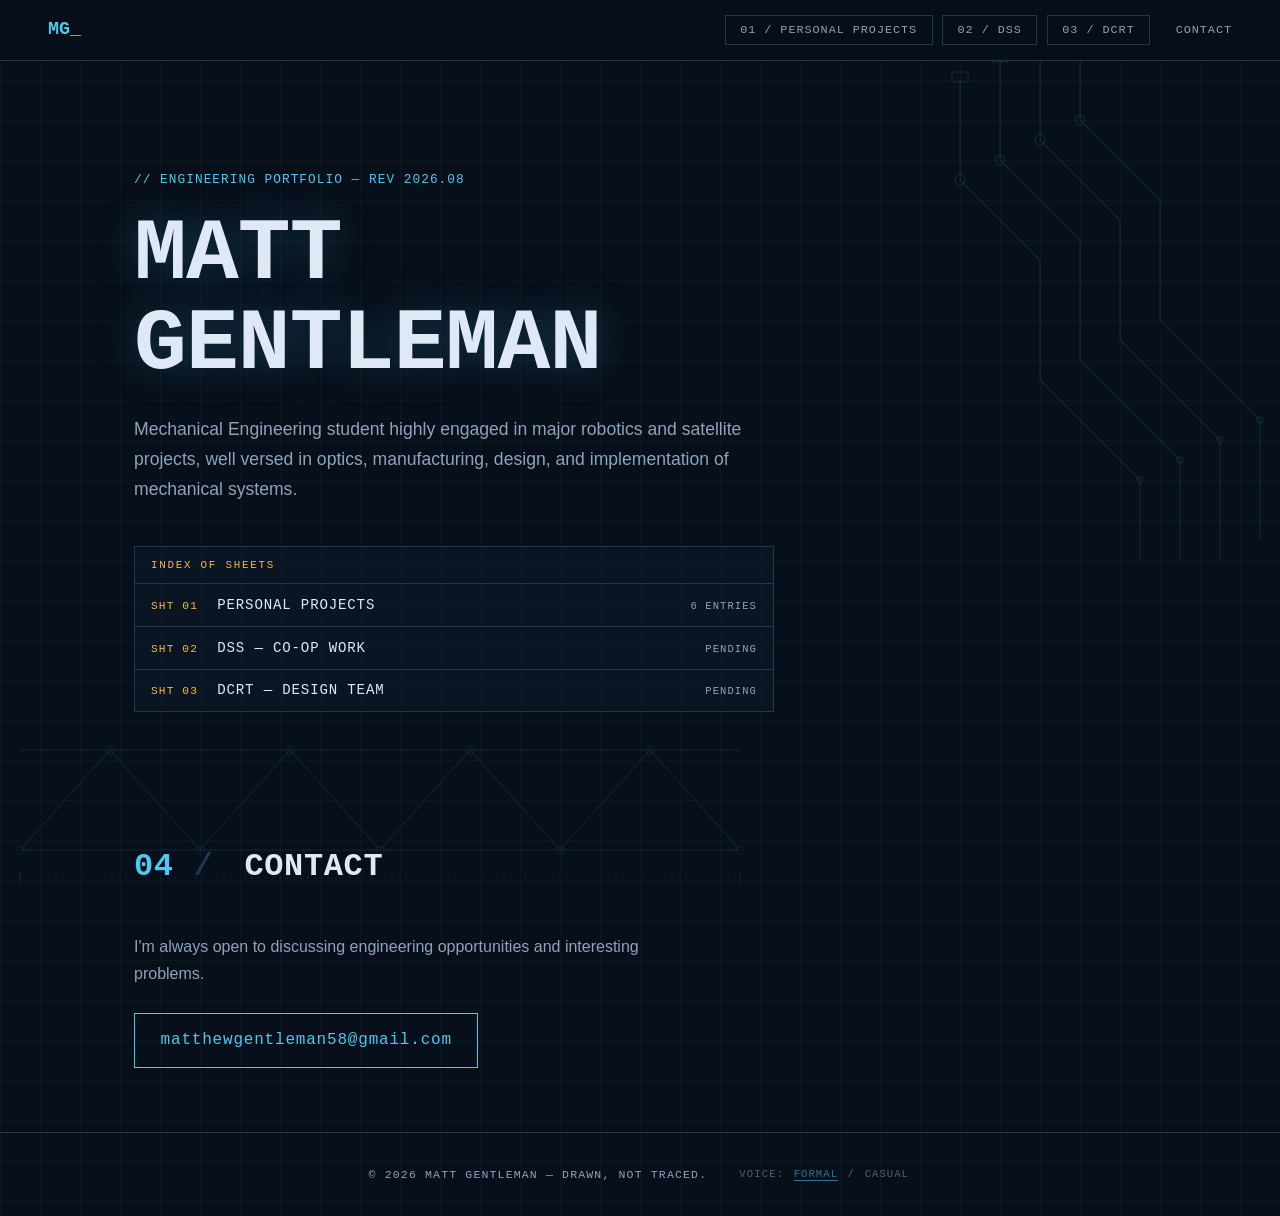
==== index.html @ cf60b492 "Rename Index.html to index.html" ====
<!DOCTYPE html>
<html lang="en" data-tone="formal">
<head>
  <meta charset="UTF-8">
  <meta name="viewport" content="width=device-width, initial-scale=1.0">
  <title>Matt Gentleman — Engineering Portfolio</title>
  <meta name="description" content="Engineering portfolio of Matt Gentleman — design, 3D printing, and mechanical projects.">
  <link rel="stylesheet" href="style.css">
</head>
<body>

  <header class="nav">
    <a class="nav-name" href="#top">MG<span class="cursor">_</span></a>
    <nav class="view-switch" aria-label="Site sections">
      <button type="button" class="view-btn" data-view="projects" aria-pressed="false">01 / PERSONAL PROJECTS</button>
      <button type="button" class="view-btn" data-view="dss" aria-pressed="false">02 / DSS</button>
      <button type="button" class="view-btn" data-view="dcrt" aria-pressed="false">03 / DCRT</button>
    </nav>
    <a class="nav-contact" href="#contact">CONTACT</a>
  </header>

  <main id="top">

    <!-- ============ HERO ============ -->
    <section class="hero">
      <p class="hero-meta">// ENGINEERING PORTFOLIO — REV 2026.08</p>
      <h1>MATT<br>GENTLEMAN</h1>
      <p class="hero-sub formal">
        Mechanical Engineering student highly engaged in major robotics and satellite projects,
        well versed in optics, manufacturing, design, and implementation of mechanical systems.
      </p>
      <p class="hero-sub informal">
        Mechanical Engineering student fighting against Instagram reels to stay "locked-in" as the kids would say,
        my mom thinks I'm pretty smart, maybe you will too. I'm really good at Jeopardy, and opening glass bottles
        with random objects so long as they are rigid. Anyway, here's some cool stuff I've made.
      </p>

      <!-- Drawing-set style index: each row opens its section -->
      <div class="drawing-index" aria-label="Index of sections">
        <p class="index-title">INDEX OF SHEETS</p>
        <button type="button" class="index-row" data-view="projects">
          <span class="index-no">SHT 01</span>
          <span class="index-name">PERSONAL PROJECTS</span>
          <span class="index-status">6 ENTRIES</span>
        </button>
        <button type="button" class="index-row" data-view="dss">
          <span class="index-no">SHT 02</span>
          <span class="index-name">DSS — CO-OP WORK</span>
          <span class="index-status">PENDING</span>
        </button>
        <button type="button" class="index-row" data-view="dcrt">
          <span class="index-no">SHT 03</span>
          <span class="index-name">DCRT — DESIGN TEAM</span>
          <span class="index-status">PENDING</span>
        </button>
      </div>
    </section>

    <!-- ============ VIEW: PERSONAL PROJECTS ============ -->
    <section id="view-projects" class="section view">
      <h2 class="section-title"><span class="sec-num">01</span> Personal Projects</h2>

      <!-- ---- Flywheel Car ---- -->
      <article class="project reveal">
        <header class="project-head">
          <span class="drawing-no">PRJ-001</span>
          <h3>FLYWHEEL CAR - If you're not first, you're last</h3>
          <span class="project-tags">MECHANICAL DESIGN / GEAR TRAINS / ENERGY MANAGEMENT</span>
        </header>
        <div class="project-grid2">
          <figure class="project-media">
            <img src="images/FLywheelCar1.jpeg" alt="Flywheel car">
            <figcaption>FIG. 1 — FLYWHEEL CAR</figcaption>
          </figure>
          <div class="project-body">
            <div class="formal">
              <p>
                A design-class competition asked teams to build a car that would <em>lose</em>
                a race down a track. The caveat was that the car must only be propelled by gravity,
                and not come to a stop before the finish line. There were no timing devices allowed,
                and teams were not permitted to use any form of battery or logic boards.
              </p>
              <p>
                Since the car's total energy was fixed by its starting height, the strategy was to
                store energy rather than dissipate it: shifting translational kinetic energy into
                rotational kinetic energy held in high-inertia rotating bodies. Moment of inertia
                was straightforward to maximize with large, disk-like wheels, but angular velocity —
                the dominant term, energy proportional to its square, is normally locked to the car's
                speed. The solution was a gear train driving a high-inertia flywheel at a large multiple of
                wheel speed, letting the car bank energy like a battery instead of bleeding energy off and
                risking total stoppage like most other solutions would.
              </p>
            </div>
            <div class="informal">
              <p>
                Great competition premise: build a gravity-powered car that <em>loses</em> the race.
                Slowest car down the track wins — but it still has to cross the finish line. No
                timers, no microcontrollers, no cheating.
              </p>
              <p>
                My thinking: ignoring friction, and all other things you are <em>NOT</em> supposed to
                ignore, the energy budget is effectively locked the moment the car sits at the top of
                the ramp. So instead of burning energy off with friction, why not stash it somewhere?
                Enter the heavy spinning body, or as industry pros like me call it: a flywheel. Angular
                kinetic energy scales with the <em>square</em> of spin speed, so I MacGyvered up a big
                chunky puck-like thing to spin far faster than the wheels using a gear train I designed
                on TinkerCAD of all places. The car siphons its own speed into a spinning battery and
                crawls across the line in last and not so fast.
              </p>
            </div>
          </div>
        </div>
      </article>

      <!-- ---- Telescope Mount ---- -->
      <article class="project reveal">
        <header class="project-head">
          <span class="drawing-no">PRJ-002</span>
          <h3>TELESCOPE PHONE MOUNT</h3>
          <span class="project-tags">3D PRINTING / CAD / ASTROPHOTOGRAPHY</span>
        </header>
        <div class="project-grid2">
          <figure class="project-media">
            <!-- Replace with: <img src="images/telescope-mount.jpg" alt="3D printed telescope phone mount"> -->
            <div class="img-placeholder">FIG. 2 — IMAGE PENDING</div>
          </figure>
          <div class="project-body">
            <div class="formal">
              <p>
                A 3D-printed smartphone mount for a telescope, designed to enable long-exposure
                astrophotography. For as long as I can remember I have been fascinated by the
                nighttime heavens and astrophysics, but was too nearsighted to get a proper view,
                but I realized that I could engineer this problem out of existence by creating a
                photography platform. As my first real project on an Ender 3, tolerancing and best
                3D printing practice was learned through trial and error, a functioning product
                was the only thing that mattered, cleanliness and all other considerations were
                left aside. This was achieved by accounting for print shrinkage with a series of
                small test rigs before committing to full prints, with a 30&nbsp;cm steel ruler
                as the only measuring instrument available.
              </p>
              <p>
                A later revision added a sliding-plate mechanism so the camera could translate with
                the telescope's aperture as it extended and retracted for focusing. The finished
                mount produced functional, enlarged images of the night sky. Long exposures revealed
                star trails from Earth's rotation, roughly 15 arcminutes of drift over a 60-second
                exposure or about half the apparent width of the full Moon. This defined the obvious
                next step: a motorized tracking mount, shelved at the time for budget reasons.
              </p>
            </div>
            <div class="informal">
              <p>
                I'm a complete astronomy and astrophysics nerd, but have this cruel dilemma where I
                cannot see stars very well. Until one day my uncle's telescope landed in my hands I
                immediately wanted to do nothing else but look up, and photograph everything so I
                could share this experience with others. First thing I ever made on my Ender 3, so
                every lesson arrived the fun way: shrinkage, tolerances, and the hard limits of
                measuring things with a 30&nbsp;cm ruler. Many tiny test prints died so the final
                part could live, like mechanical Darwinism.
              </p>
              <p>
                By the time I designed the phone cradle I'd leveled up enough that it fit perfectly
                on the first try (it helps that phone dimensions are public information). I was so excited
                to make the first version of the mount that I forgot the entire looking-piece moves as
                the aperture is adjusted for focusing and so version one had to go the way of the Dinosaur.
                Version two used a little sliding plate that could be tightened to its track by the four
                bolts that held it on there, a simple mechanism, but hey, whatever works, and it did.
                The exposures were beautiful, except every star had a tail: Earth's rotation drags them
                about 15 arcminutes across a 60-second exposure, half a full Moon's width. The fix
                is a motorized tracking mount, which was completely outside the budget of a little guy
                who'd just blown all his pocket change on a 3D printer.
              </p>
            </div>
          </div>
        </div>
      </article>

      <!-- ---- Drone ---- -->
      <article class="project reveal">
        <header class="project-head">
          <span class="drawing-no">PRJ-003</span>
          <h3>DRONE - we are not alone</h3>
          <span class="project-tags">AERODYNAMICS / SYSTEMS / NOVELTY</span>
        </header>
        <div class="project-grid2">
          <figure class="project-media">
            <img src="images/UFO.jpg" alt="3D printed fan on desk">
            <figcaption>FIG. 3 — UFO PROTOTYPE</figcaption>
          </figure>
          <div class="project-body">
            <div class="formal">
              <p>
                A custom drone build, currently in progress. The build of this drone as I
            plan it will be highly unconventional and likely will be a terrible design for a drone,
            but that is by design. I figure that no drone prototype I produce by myself will ever be
            remotely close to the capability of a production drone, simply because I think that's
            unrealistic for a lone maker in his bedroom. So, the real merit of this project is for me
            to learn about systems, Aerodynamics, Controls, design, etc. That is partially why I decided
            to not make a run-of-the-mill quadcopter build that I would in some capacity be a copycat
            of someone else's work regardless if I wanted to or not. This drone is explicitly going to be
            a mono-prop designed to emulate the classic flying saucer silhouette as closely as possible. More details
            to come.
              </p>
            </div>
            <div class="informal">
              <p>
                Currently a figment of my imagination. This guy is explicitly designed to look
            funny for the stated purpose of being different, so I can't watch a 3 hour long step-by-step
            YouTube video on how to build a boring quadcopter. This guy is literally titled as "UFO" in my
            folders so you should not be surprised when I say that it'll be in the classic Roswell New Mexico
            flying saucer likeness. I'm probably going to have a PID that controls some counterweights to tilt
            it so it can like steer and stuff.
              </p>
            </div>
          </div>
        </div>
      </article>

      <!-- ---- Placeholder projects. PLACEHOLDER COPY — replace with real write-ups. ---- -->
      <div class="mini-grid">

        <article class="mini-project reveal">
          <span class="drawing-no">PRJ-004</span>
          <h3>SALMON SLIDER - weird Tetris thing</h3>
          <p class="formal">An original video game project where users play as a Salmon traveling up a treacherous stream
            to reach a spawning ground that is always too far away. Designed in MATLAB around similar architecture as Tetris
            this game randomly generated one of three objects at the top of the screen that translate down towards the player
            who can with a joystick either choose to jump or translate from left to right to avoid the obstacles. Developing
            this project challenged my coding skills and made me think about how to make the game run most efficiently, as
            well as test for bugs, flawed game mechanics, and other issues. In the end the mechanics of the game felt good,
            there was a score count that would record a highscore, the obstacles would spawn and despawn off screen, and
            would increase in speed logarithmically proportional to the number of communication event.</p>
          <p class="informal">Yes, it's a video game about a sliding salmon. No, I will not be elaborating until the write-up is done.</p>
        </article>

        <article class="mini-project reveal">
          <span class="drawing-no">PRJ-005</span>
          <h3>CLUB TREBUCHET</h3>
          <p class="formal">A trebuchet designed and built with the engineering club. Details coming soon.</p>
          <p class="informal">The engineering club built a trebuchet. Objects were launched. Lessons were learned. Details soon.</p>
        </article>

        <article class="mini-project reveal">
          <span class="drawing-no">PRJ-006</span>
          <h3>COAT HANGER</h3>
          <p class="formal">A practical design and fabrication project. Write-up coming soon.</p>
          <p class="informal">Sometimes engineering is just needing somewhere to hang your coat. More soon.</p>
        </article>

      </div>
    </section>

    <!-- ============ VIEW: DSS ============ -->
    <section id="view-dss" class="section view">
      <h2 class="section-title"><span class="sec-num">02</span> DSS — Co-op Work</h2>
      <p class="section-lede formal">Detailed write-ups of my professional work are on the way.</p>
      <p class="section-lede informal">The serious stuff — currently being written up so it does the work justice.</p>
      <div class="soon-grid">
        <div class="soon-card reveal">
          <h3>DSS</h3>
          <ul><li>Bandwidth selection</li></ul>
          <span class="soon-badge">STATUS: PENDING</span>
        </div>
      </div>
    </section>

    <!-- ============ VIEW: DCRT ============ -->
    <section id="view-dcrt" class="section view">
      <h2 class="section-title"><span class="sec-num">03</span> DCRT — Design Team</h2>
      <p class="section-lede formal">Detailed write-ups of my professional work are on the way.</p>
      <p class="section-lede informal">The serious stuff — currently being written up so it does the work justice.</p>
      <div class="soon-grid">
        <div class="soon-card reveal">
          <h3>DCRT</h3>
          <ul>
            <li>Shield material change</li>
            <li>Carbon fiber layup / CNC machining</li>
          </ul>
          <span class="soon-badge">STATUS: PENDING</span>
        </div>
      </div>
    </section>

    <!-- ============ CONTACT ============ -->
    <section id="contact" class="section contact">
      <h2 class="section-title"><span class="sec-num">04</span> Contact</h2>
      <p class="formal">I'm always open to discussing engineering opportunities and interesting problems.</p>
      <p class="informal">If any of this made you smile (or raise an eyebrow), let's talk.</p>
      <a class="contact-btn" href="mailto:matthewgentleman58@gmail.com">matthewgentleman58@gmail.com</a>
      <!-- Add LinkedIn / GitHub links here -->
    </section>

  </main>

  <footer class="footer">
    <p>© 2026 MATT GENTLEMAN — DRAWN, NOT TRACED.</p>
    <div class="tone-toggle" role="group" aria-label="Tone of voice">
      <span class="tone-label">VOICE:</span>
      <button type="button" class="tone-btn" data-set-tone="formal" aria-pressed="true">FORMAL</button>
      <span class="tone-sep">/</span>
      <button type="button" class="tone-btn" data-set-tone="informal" aria-pressed="false">CASUAL</button>
    </div>
  </footer>

  <script src="script.js"></script>
</body>
</html>
---- style.css ----
/* ============================================================
   "Blueprint" — dark drafting-table aesthetic.
   Navy ground, faint grid, monospace labels, cyan accent,
   with PCB-trace and truss-schematic background layers.
   ============================================================ */

:root {
  --bg: #070f1a;
  --bg-raise: #0d1928;
  --ink: #dfe9f5;
  --ink-soft: #8fa3ba;
  --line: #22354d;
  --accent: #4cc9f0;
  --accent-dim: rgba(76, 201, 240, 0.10);
  --amber: #f4b842;
  --mono: "Cascadia Code", "JetBrains Mono", Consolas, "SF Mono", Menlo, monospace;
  --sans: -apple-system, BlinkMacSystemFont, "Segoe UI", Roboto, Arial, sans-serif;
}

* { margin: 0; padding: 0; box-sizing: border-box; }

html { scroll-behavior: smooth; }

body {
  font-family: var(--sans);
  background-color: var(--bg);
  background-image:
    linear-gradient(rgba(76, 201, 240, 0.04) 1px, transparent 1px),
    linear-gradient(90deg, rgba(76, 201, 240, 0.04) 1px, transparent 1px);
  background-size: 40px 40px;
  color: var(--ink);
  line-height: 1.7;
  -webkit-font-smoothing: antialiased;
}

/* ---- Background decorations ----
   Two fixed layers behind the content:
   ::before — PCB traces climbing the right edge
   ::after  — truss schematic along the bottom-left        */
body::before,
body::after {
  content: "";
  position: fixed;
  z-index: -1;
  pointer-events: none;
  background-repeat: no-repeat;
}

body::before {
  top: 0;
  right: 0;
  width: 540px;
  height: 560px;
  background-image: url("data:image/svg+xml,<svg xmlns='http://www.w3.org/2000/svg' width='540' height='560' viewBox='0 0 540 560' fill='none' stroke='%234cc9f0' stroke-opacity='0.10' stroke-width='1.5'><path d='M520 540 V420 L420 320 V200 L340 120 V20'/><path d='M480 560 V440 L380 340 V220 L300 140 V40'/><path d='M440 560 V460 L340 360 V240 L260 160 V60'/><path d='M400 560 V480 L300 380 V260 L220 180 V80'/><circle cx='340' cy='120' r='5'/><circle cx='300' cy='140' r='5'/><circle cx='260' cy='160' r='5'/><circle cx='220' cy='180' r='5'/><rect x='332' y='12' width='16' height='10'/><rect x='292' y='32' width='16' height='10'/><rect x='252' y='52' width='16' height='10'/><rect x='212' y='72' width='16' height='10'/><circle cx='520' cy='420' r='3'/><circle cx='480' cy='440' r='3'/><circle cx='440' cy='460' r='3'/><circle cx='400' cy='480' r='3'/></svg>");
}

body::after {
  bottom: 0;
  left: 0;
  width: 760px;
  height: 190px;
  background-image: url("data:image/svg+xml,<svg xmlns='http://www.w3.org/2000/svg' width='760' height='190' viewBox='0 0 760 190' fill='none' stroke='%234cc9f0' stroke-opacity='0.08' stroke-width='1.5'><path d='M20 40 H740'/><path d='M20 140 H740'/><path d='M20 140 L110 40 L200 140 L290 40 L380 140 L470 40 L560 140 L650 40 L740 140'/><circle cx='20' cy='140' r='4'/><circle cx='110' cy='40' r='4'/><circle cx='200' cy='140' r='4'/><circle cx='290' cy='40' r='4'/><circle cx='380' cy='140' r='4'/><circle cx='470' cy='40' r='4'/><circle cx='560' cy='140' r='4'/><circle cx='650' cy='40' r='4'/><circle cx='740' cy='140' r='4'/><path d='M20 168 H740' stroke-dasharray='2 5'/><path d='M20 160 V176 M740 160 V176'/></svg>");
}

/* ---- Tone switching ---- */
[data-tone="formal"] .informal { display: none !important; }
[data-tone="informal"] .formal { display: none !important; }

/* ---- Nav ---- */
.nav {
  position: sticky;
  top: 0;
  z-index: 50;
  display: flex;
  align-items: center;
  gap: 1.6rem;
  padding: 0.9rem clamp(1rem, 5vw, 3rem);
  background: rgba(7, 15, 26, 0.9);
  backdrop-filter: blur(8px);
  border-bottom: 1px solid var(--line);
}

.nav-name {
  font-family: var(--mono);
  font-weight: 700;
  font-size: 1.15rem;
  color: var(--accent);
  text-decoration: none;
}

.cursor { animation: blink 1.1s steps(1) infinite; }
@keyframes blink { 50% { opacity: 0; } }

/* ---- View switch (always-visible section buttons) ---- */
.view-switch {
  display: flex;
  gap: 0.6rem;
  margin-left: auto;
  flex-wrap: wrap;
}

.view-btn {
  font-family: var(--mono);
  font-size: 0.74rem;
  letter-spacing: 0.08em;
  color: var(--ink-soft);
  background: transparent;
  border: 1px solid var(--line);
  padding: 0.45rem 0.9rem;
  cursor: pointer;
  transition: color 0.15s, border-color 0.15s, background 0.15s, box-shadow 0.15s;
}
.view-btn:hover { color: var(--accent); border-color: var(--accent); }
.view-btn[aria-pressed="true"] {
  background: var(--accent);
  border-color: var(--accent);
  color: #06121f;
  font-weight: 700;
  box-shadow: 0 0 22px rgba(76, 201, 240, 0.3);
}
.view-btn:focus-visible,
.index-row:focus-visible,
.tone-btn:focus-visible {
  outline: 2px solid var(--accent);
  outline-offset: 2px;
}

.nav-contact {
  font-family: var(--mono);
  font-size: 0.74rem;
  letter-spacing: 0.08em;
  color: var(--ink-soft);
  text-decoration: none;
  transition: color 0.15s;
}
.nav-contact:hover { color: var(--accent); }

/* ---- Hero ---- */
.hero {
  max-width: 1060px;
  margin: 0 auto;
  padding: clamp(4rem, 12vh, 8rem) 1.5rem 4rem;
}

.hero-meta {
  font-family: var(--mono);
  font-size: 0.8rem;
  color: var(--accent);
  letter-spacing: 0.08em;
  margin-bottom: 1.2rem;
}

.hero h1 {
  font-family: var(--mono);
  font-size: clamp(2.6rem, 9vw, 5.5rem);
  line-height: 1.02;
  letter-spacing: -0.01em;
  margin-bottom: 1.6rem;
  text-shadow: 0 0 40px rgba(76, 201, 240, 0.25);
}

.hero-sub {
  font-size: 1.1rem;
  color: var(--ink-soft);
  max-width: 640px;
  margin-bottom: 2.6rem;
}

/* ---- Drawing index (title-block style section launcher) ---- */
.drawing-index {
  max-width: 640px;
  border: 1px solid var(--line);
  background: rgba(13, 25, 40, 0.75);
}

.index-title {
  font-family: var(--mono);
  font-size: 0.68rem;
  letter-spacing: 0.16em;
  color: var(--amber);
  padding: 0.55rem 1rem;
  border-bottom: 1px solid var(--line);
}

.index-row {
  display: flex;
  align-items: baseline;
  gap: 1.2rem;
  width: 100%;
  text-align: left;
  font-family: var(--mono);
  background: transparent;
  border: none;
  border-bottom: 1px solid var(--line);
  padding: 0.8rem 1rem;
  cursor: pointer;
  transition: background 0.15s;
}
.index-row:last-child { border-bottom: none; }
.index-row:hover { background: var(--accent-dim); }
.index-row:hover .index-name { color: var(--accent); }

.index-no {
  font-size: 0.7rem;
  color: var(--amber);
  letter-spacing: 0.1em;
}

.index-name {
  font-size: 0.88rem;
  color: var(--ink);
  letter-spacing: 0.06em;
  transition: color 0.15s;
}

.index-status {
  margin-left: auto;
  font-size: 0.66rem;
  color: var(--ink-soft);
  letter-spacing: 0.1em;
}

/* ---- Views (hidden until a button is clicked) ---- */
.view { display: none; scroll-margin-top: 4.5rem; }
.view.active { display: block; }

/* ---- Sections ---- */
.section {
  max-width: 1060px;
  margin: 0 auto;
  padding: 4rem 1.5rem;
}

.section-title {
  font-family: var(--mono);
  font-size: clamp(1.4rem, 3.5vw, 2rem);
  letter-spacing: 0.02em;
  margin-bottom: 2.4rem;
  text-transform: uppercase;
}

.sec-num {
  color: var(--accent);
  margin-right: 0.7rem;
}
.sec-num::after { content: " /"; color: var(--line); }

.section-lede { color: var(--ink-soft); max-width: 560px; margin-bottom: 2rem; }

/* ---- Featured projects ---- */
.project {
  position: relative;
  border: 1px solid var(--line);
  background: var(--bg-raise);
  margin-bottom: 2.4rem;
}

/* Registration-mark ticks on opposite corners */
.project::before,
.project::after {
  content: "";
  position: absolute;
  width: 14px;
  height: 14px;
  pointer-events: none;
}
.project::before {
  top: -7px;
  left: -7px;
  border-top: 1px solid var(--amber);
  border-left: 1px solid var(--amber);
}
.project::after {
  bottom: -7px;
  right: -7px;
  border-bottom: 1px solid var(--amber);
  border-right: 1px solid var(--amber);
}

.project-head {
  display: flex;
  align-items: baseline;
  flex-wrap: wrap;
  gap: 0.6rem 1.2rem;
  border-bottom: 1px solid var(--line);
  padding: 1.1rem 1.6rem;
}

.drawing-no {
  font-family: var(--mono);
  font-size: 0.75rem;
  color: var(--amber);
  letter-spacing: 0.12em;
  border: 1px solid rgba(244, 184, 66, 0.4);
  padding: 0.1rem 0.5rem;
}

.project-head h3 {
  font-family: var(--mono);
  font-size: 1.25rem;
  letter-spacing: 0.03em;
}

.project-tags {
  font-family: var(--mono);
  font-size: 0.68rem;
  color: var(--ink-soft);
  letter-spacing: 0.1em;
  margin-left: auto;
}

.project-grid2 {
  display: grid;
  grid-template-columns: minmax(240px, 2fr) 3fr;
  gap: 0;
}

.project-media {
  border-right: 1px solid var(--line);
  padding: 1.6rem;
  min-width: 0; /* keep the image inside its grid track */
}

.project-media img {
  display: block;
  width: 100%;
  height: auto;
  border: 1px solid var(--line);
  filter: saturate(0.9);
}

.project-media figcaption {
  font-family: var(--mono);
  font-size: 0.68rem;
  letter-spacing: 0.12em;
  color: var(--ink-soft);
  margin-top: 0.7rem;
  text-align: center;
}

.project-body { padding: 1.6rem; min-width: 0; }
.project-body p { color: var(--ink-soft); margin-bottom: 1rem; }
.project-body p:last-child { margin-bottom: 0; }
.project-body em { color: var(--ink); font-style: normal; font-weight: 600; }

.img-placeholder {
  display: flex;
  align-items: center;
  justify-content: center;
  min-height: 240px;
  height: 100%;
  border: 1px dashed var(--line);
  background:
    linear-gradient(45deg, transparent 48%, var(--line) 48%, var(--line) 52%, transparent 52%),
    linear-gradient(-45deg, transparent 48%, var(--line) 48%, var(--line) 52%, transparent 52%);
  color: var(--ink-soft);
  font-family: var(--mono);
  font-size: 0.75rem;
  letter-spacing: 0.1em;
  text-align: center;
  padding: 1rem;
}

/* ---- Mini projects ---- */
.mini-grid {
  display: grid;
  grid-template-columns: repeat(auto-fit, minmax(230px, 1fr));
  gap: 1.2rem;
  margin-top: 2.4rem;
}

.mini-project {
  border: 1px solid var(--line);
  background: var(--bg-raise);
  padding: 1.3rem 1.4rem;
  transition: border-color 0.15s, transform 0.15s;
}
.mini-project:hover { border-color: var(--accent); transform: translateY(-3px); }

.mini-project .drawing-no { display: inline-block; margin-bottom: 0.7rem; }
.mini-project h3 {
  font-family: var(--mono);
  font-size: 1rem;
  letter-spacing: 0.04em;
  margin-bottom: 0.5rem;
}
.mini-project p { font-size: 0.9rem; color: var(--ink-soft); }

.wip-badge {
  display: inline-block;
  font-family: var(--mono);
  font-size: 0.62rem;
  letter-spacing: 0.12em;
  color: var(--amber);
  border: 1px solid rgba(244, 184, 66, 0.4);
  padding: 0.1rem 0.45rem;
  margin-bottom: 0.6rem;
}

/* ---- Coming soon cards (DSS / DCRT views) ---- */
.soon-grid {
  display: grid;
  grid-template-columns: repeat(auto-fit, minmax(260px, 1fr));
  gap: 1.2rem;
}

.soon-card {
  border: 1px dashed var(--line);
  padding: 1.5rem 1.6rem;
  position: relative;
  background: var(--accent-dim);
}

.soon-card h3 {
  font-family: var(--mono);
  letter-spacing: 0.05em;
  margin-bottom: 0.7rem;
}

.soon-card ul { list-style: none; }
.soon-card li {
  font-size: 0.92rem;
  color: var(--ink-soft);
  padding: 0.2rem 0;
}
.soon-card li::before { content: "▸ "; color: var(--accent); }

.soon-badge {
  position: absolute;
  top: 1.3rem;
  right: 1.4rem;
  font-family: var(--mono);
  font-size: 0.62rem;
  letter-spacing: 0.12em;
  color: var(--accent);
}

/* ---- Contact ---- */
.contact p { color: var(--ink-soft); max-width: 540px; margin-bottom: 1.6rem; }

.contact-btn {
  font-family: var(--mono);
  display: inline-block;
  color: var(--accent);
  text-decoration: none;
  border: 1px solid var(--accent);
  padding: 0.8rem 1.6rem;
  letter-spacing: 0.05em;
  transition: background 0.15s, color 0.15s, box-shadow 0.15s;
}
.contact-btn:hover {
  background: var(--accent);
  color: #06121f;
  box-shadow: 0 0 30px rgba(76, 201, 240, 0.35);
}

/* ---- Footer (holds the low-key tone toggle) ---- */
.footer {
  border-top: 1px solid var(--line);
  display: flex;
  align-items: center;
  justify-content: center;
  flex-wrap: wrap;
  gap: 0.6rem 2rem;
  padding: 2rem 1.5rem;
  font-family: var(--mono);
  font-size: 0.72rem;
  letter-spacing: 0.1em;
  color: var(--ink-soft);
}

.tone-toggle {
  display: flex;
  align-items: baseline;
  gap: 0.45rem;
  opacity: 0.55;
  transition: opacity 0.2s;
}
.tone-toggle:hover { opacity: 1; }

.tone-label, .tone-sep { font-size: 0.66rem; color: var(--ink-soft); }

.tone-btn {
  border: none;
  background: transparent;
  font-family: var(--mono);
  font-size: 0.66rem;
  letter-spacing: 0.1em;
  color: var(--ink-soft);
  padding: 0.1rem 0.15rem;
  cursor: pointer;
  transition: color 0.15s;
}
.tone-btn:hover { color: var(--ink); }
.tone-btn[aria-pressed="true"] {
  color: var(--accent);
  text-decoration: underline;
  text-underline-offset: 3px;
}

/* ---- Scroll reveal ---- */
.reveal {
  opacity: 0;
  transform: translateY(18px);
  transition: opacity 0.55s ease, transform 0.55s ease;
}
.reveal.visible { opacity: 1; transform: none; }

@media (prefers-reduced-motion: reduce) {
  .reveal { opacity: 1; transform: none; transition: none; }
  html { scroll-behavior: auto; }
  .cursor { animation: none; }
}

/* ---- Responsive ---- */
@media (max-width: 760px) {
  .project-grid2 { grid-template-columns: 1fr; }
  .project-media { border-right: none; border-bottom: 1px solid var(--line); }
  .project-tags { margin-left: 0; width: 100%; }
  .nav { flex-wrap: wrap; gap: 0.8rem; }
  .view-switch { margin-left: 0; order: 3; width: 100%; }
  .nav-contact { margin-left: auto; }
  .index-row { flex-wrap: wrap; gap: 0.3rem 1rem; }
  .index-status { margin-left: 0; width: 100%; }
  body::before, body::after { display: none; }
}
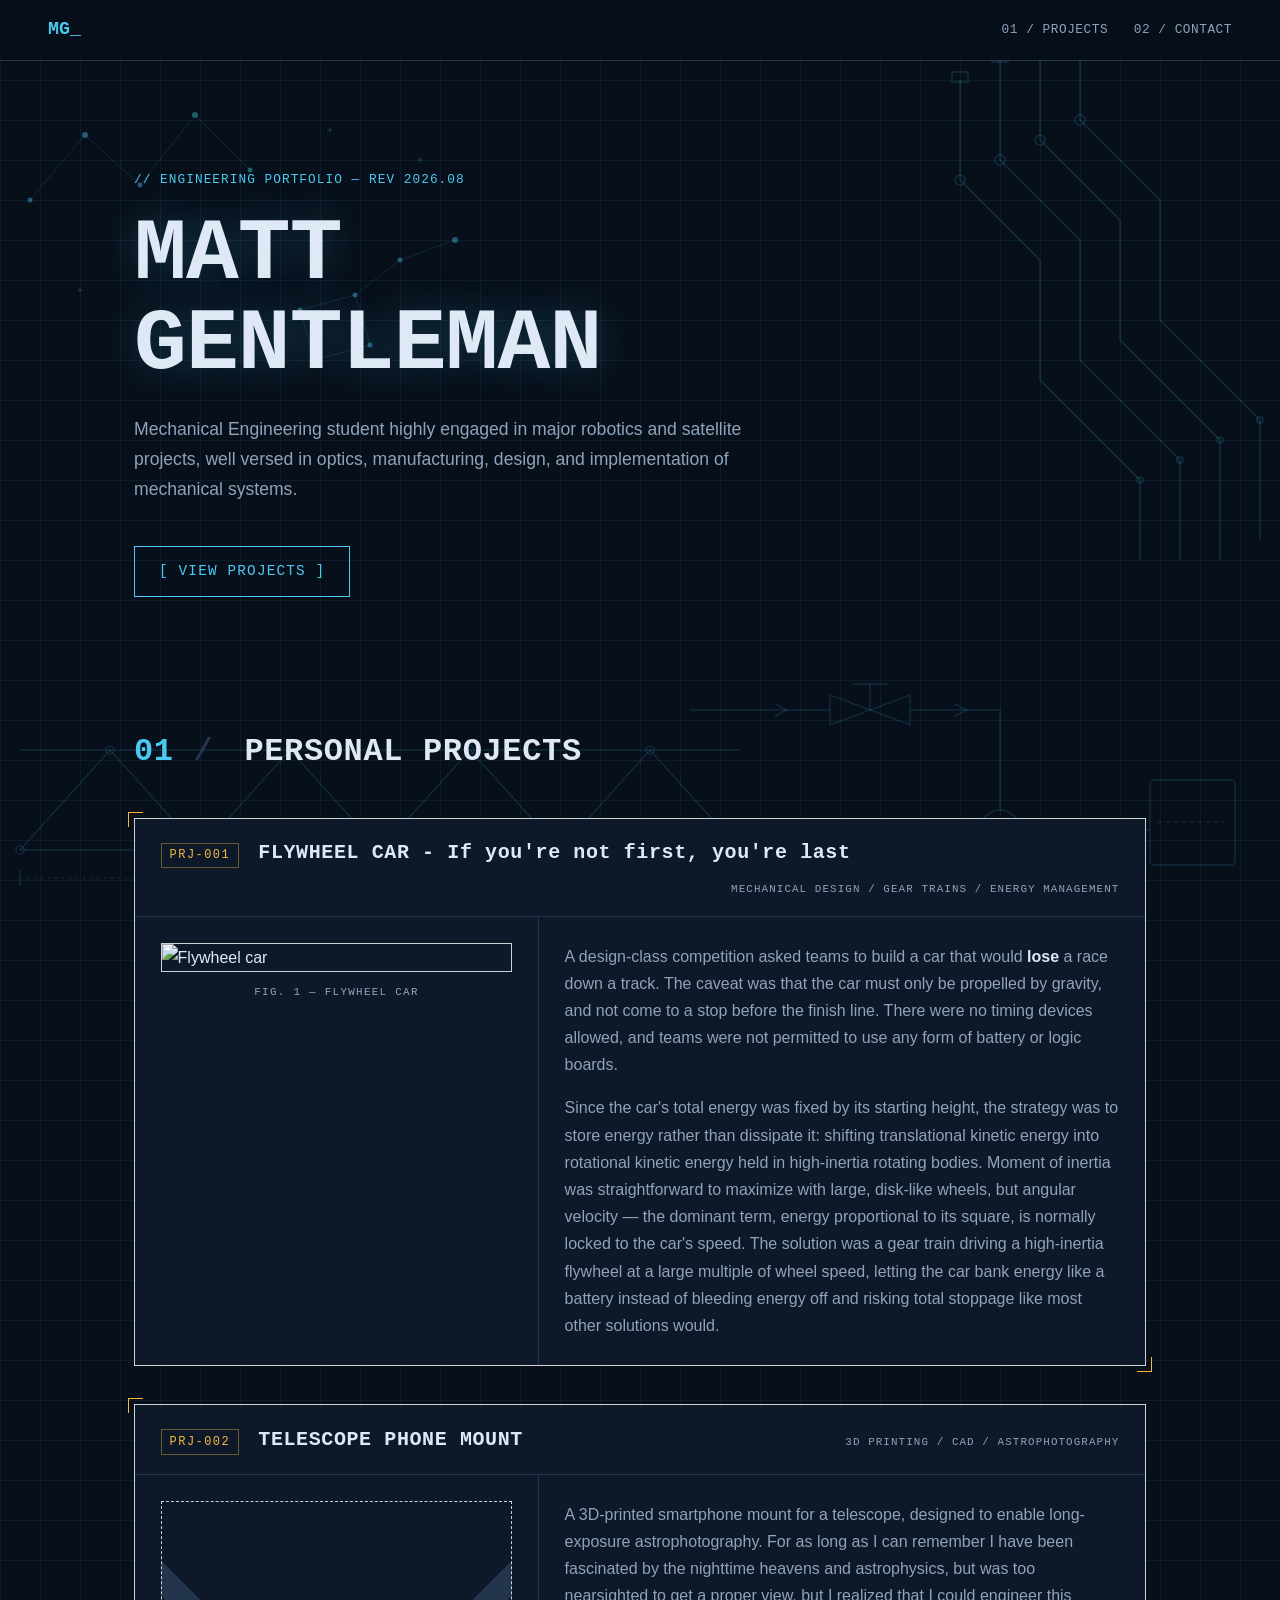
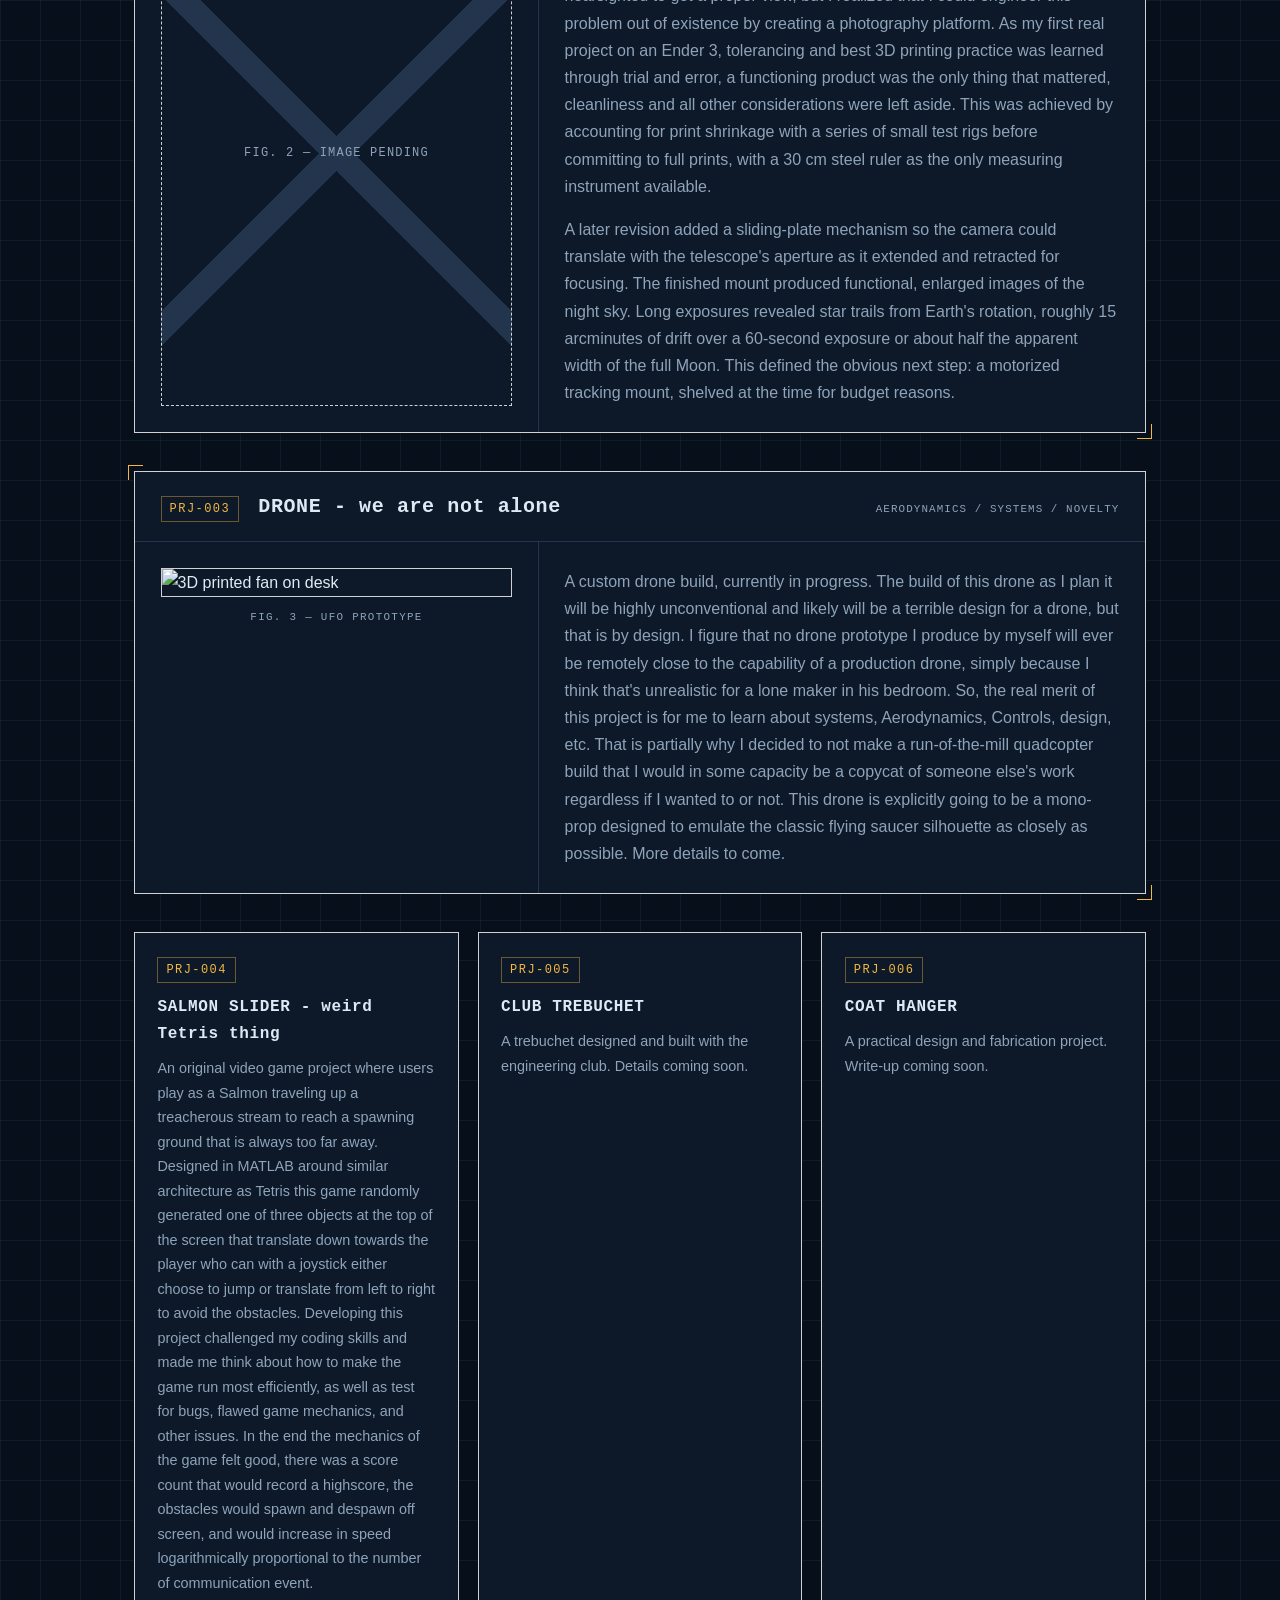
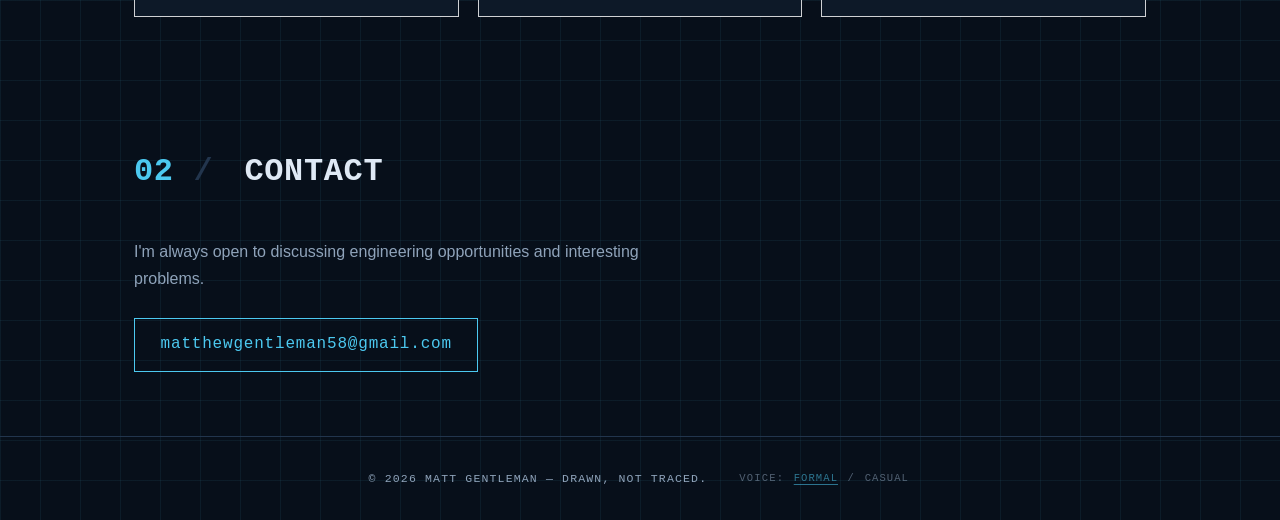
==== commit 5d27d26c: "Rename portfolio_Rev_08-06.html to index.html" ====
--- a/index.html
+++ b/index.html
@@ -11,12 +11,10 @@
 
   <header class="nav">
     <a class="nav-name" href="#top">MG<span class="cursor">_</span></a>
-    <nav class="view-switch" aria-label="Site sections">
-      <button type="button" class="view-btn" data-view="projects" aria-pressed="false">01 / PERSONAL PROJECTS</button>
-      <button type="button" class="view-btn" data-view="dss" aria-pressed="false">02 / DSS</button>
-      <button type="button" class="view-btn" data-view="dcrt" aria-pressed="false">03 / DCRT</button>
+    <nav class="nav-links">
+      <a href="#projects">01 / PROJECTS</a>
+      <a href="#contact">02 / CONTACT</a>
     </nav>
-    <a class="nav-contact" href="#contact">CONTACT</a>
   </header>
 
   <main id="top">
@@ -35,29 +33,11 @@
         with random objects so long as they are rigid. Anyway, here's some cool stuff I've made.
       </p>
 
-      <!-- Drawing-set style index: each row opens its section -->
-      <div class="drawing-index" aria-label="Index of sections">
-        <p class="index-title">INDEX OF SHEETS</p>
-        <button type="button" class="index-row" data-view="projects">
-          <span class="index-no">SHT 01</span>
-          <span class="index-name">PERSONAL PROJECTS</span>
-          <span class="index-status">6 ENTRIES</span>
-        </button>
-        <button type="button" class="index-row" data-view="dss">
-          <span class="index-no">SHT 02</span>
-          <span class="index-name">DSS — CO-OP WORK</span>
-          <span class="index-status">PENDING</span>
-        </button>
-        <button type="button" class="index-row" data-view="dcrt">
-          <span class="index-no">SHT 03</span>
-          <span class="index-name">DCRT — DESIGN TEAM</span>
-          <span class="index-status">PENDING</span>
-        </button>
-      </div>
+      <a class="hero-cta" href="#projects">[ VIEW PROJECTS ]</a>
     </section>
 
-    <!-- ============ VIEW: PERSONAL PROJECTS ============ -->
-    <section id="view-projects" class="section view">
+    <!-- ============ PROJECTS ============ -->
+    <section id="projects" class="section">
       <h2 class="section-title"><span class="sec-num">01</span> Personal Projects</h2>
 
       <!-- ---- Flywheel Car ---- -->
@@ -249,40 +229,9 @@
       </div>
     </section>
 
-    <!-- ============ VIEW: DSS ============ -->
-    <section id="view-dss" class="section view">
-      <h2 class="section-title"><span class="sec-num">02</span> DSS — Co-op Work</h2>
-      <p class="section-lede formal">Detailed write-ups of my professional work are on the way.</p>
-      <p class="section-lede informal">The serious stuff — currently being written up so it does the work justice.</p>
-      <div class="soon-grid">
-        <div class="soon-card reveal">
-          <h3>DSS</h3>
-          <ul><li>Bandwidth selection</li></ul>
-          <span class="soon-badge">STATUS: PENDING</span>
-        </div>
-      </div>
-    </section>
-
-    <!-- ============ VIEW: DCRT ============ -->
-    <section id="view-dcrt" class="section view">
-      <h2 class="section-title"><span class="sec-num">03</span> DCRT — Design Team</h2>
-      <p class="section-lede formal">Detailed write-ups of my professional work are on the way.</p>
-      <p class="section-lede informal">The serious stuff — currently being written up so it does the work justice.</p>
-      <div class="soon-grid">
-        <div class="soon-card reveal">
-          <h3>DCRT</h3>
-          <ul>
-            <li>Shield material change</li>
-            <li>Carbon fiber layup / CNC machining</li>
-          </ul>
-          <span class="soon-badge">STATUS: PENDING</span>
-        </div>
-      </div>
-    </section>
-
     <!-- ============ CONTACT ============ -->
     <section id="contact" class="section contact">
-      <h2 class="section-title"><span class="sec-num">04</span> Contact</h2>
+      <h2 class="section-title"><span class="sec-num">02</span> Contact</h2>
       <p class="formal">I'm always open to discussing engineering opportunities and interesting problems.</p>
       <p class="informal">If any of this made you smile (or raise an eyebrow), let's talk.</p>
       <a class="contact-btn" href="mailto:matthewgentleman58@gmail.com">matthewgentleman58@gmail.com</a>
--- a/style.css
+++ b/style.css
@@ -1,7 +1,9 @@
 /* ============================================================
    "Blueprint" — dark drafting-table aesthetic.
-   Navy ground, faint grid, monospace labels, cyan accent,
-   with PCB-trace and truss-schematic background layers.
+   Navy ground, faint grid, monospace labels, cyan accent.
+   Background layers: PCB traces (top right), truss schematic
+   (bottom left), constellations (top left), process flow
+   diagram (bottom right). White linework on boxes.
    ============================================================ */
 
 :root {
@@ -10,6 +12,7 @@
   --ink: #dfe9f5;
   --ink-soft: #8fa3ba;
   --line: #22354d;
+  --line-bright: rgba(255, 255, 255, 0.8);
   --accent: #4cc9f0;
   --accent-dim: rgba(76, 201, 240, 0.10);
   --amber: #f4b842;
@@ -25,8 +28,8 @@
   font-family: var(--sans);
   background-color: var(--bg);
   background-image:
-    linear-gradient(rgba(76, 201, 240, 0.04) 1px, transparent 1px),
-    linear-gradient(90deg, rgba(76, 201, 240, 0.04) 1px, transparent 1px);
+    linear-gradient(rgba(76, 201, 240, 0.07) 1px, transparent 1px),
+    linear-gradient(90deg, rgba(76, 201, 240, 0.07) 1px, transparent 1px);
   background-size: 40px 40px;
   color: var(--ink);
   line-height: 1.7;
@@ -34,11 +37,15 @@
 }
 
 /* ---- Background decorations ----
-   Two fixed layers behind the content:
-   ::before — PCB traces climbing the right edge
-   ::after  — truss schematic along the bottom-left        */
+   Four fixed layers behind the content:
+   body::before — PCB traces, top right
+   body::after  — truss schematic, bottom left
+   html::before — constellations, top left
+   html::after  — process flow diagram, bottom right         */
 body::before,
-body::after {
+body::after,
+html::before,
+html::after {
   content: "";
   position: fixed;
   z-index: -1;
@@ -51,7 +58,7 @@
   right: 0;
   width: 540px;
   height: 560px;
-  background-image: url("data:image/svg+xml,<svg xmlns='http://www.w3.org/2000/svg' width='540' height='560' viewBox='0 0 540 560' fill='none' stroke='%234cc9f0' stroke-opacity='0.10' stroke-width='1.5'><path d='M520 540 V420 L420 320 V200 L340 120 V20'/><path d='M480 560 V440 L380 340 V220 L300 140 V40'/><path d='M440 560 V460 L340 360 V240 L260 160 V60'/><path d='M400 560 V480 L300 380 V260 L220 180 V80'/><circle cx='340' cy='120' r='5'/><circle cx='300' cy='140' r='5'/><circle cx='260' cy='160' r='5'/><circle cx='220' cy='180' r='5'/><rect x='332' y='12' width='16' height='10'/><rect x='292' y='32' width='16' height='10'/><rect x='252' y='52' width='16' height='10'/><rect x='212' y='72' width='16' height='10'/><circle cx='520' cy='420' r='3'/><circle cx='480' cy='440' r='3'/><circle cx='440' cy='460' r='3'/><circle cx='400' cy='480' r='3'/></svg>");
+  background-image: url("data:image/svg+xml,<svg xmlns='http://www.w3.org/2000/svg' width='540' height='560' viewBox='0 0 540 560' fill='none' stroke='%234cc9f0' stroke-opacity='0.17' stroke-width='1.5'><path d='M520 540 V420 L420 320 V200 L340 120 V20'/><path d='M480 560 V440 L380 340 V220 L300 140 V40'/><path d='M440 560 V460 L340 360 V240 L260 160 V60'/><path d='M400 560 V480 L300 380 V260 L220 180 V80'/><circle cx='340' cy='120' r='5'/><circle cx='300' cy='140' r='5'/><circle cx='260' cy='160' r='5'/><circle cx='220' cy='180' r='5'/><rect x='332' y='12' width='16' height='10'/><rect x='292' y='32' width='16' height='10'/><rect x='252' y='52' width='16' height='10'/><rect x='212' y='72' width='16' height='10'/><circle cx='520' cy='420' r='3'/><circle cx='480' cy='440' r='3'/><circle cx='440' cy='460' r='3'/><circle cx='400' cy='480' r='3'/></svg>");
 }
 
 body::after {
@@ -59,7 +66,25 @@
   left: 0;
   width: 760px;
   height: 190px;
-  background-image: url("data:image/svg+xml,<svg xmlns='http://www.w3.org/2000/svg' width='760' height='190' viewBox='0 0 760 190' fill='none' stroke='%234cc9f0' stroke-opacity='0.08' stroke-width='1.5'><path d='M20 40 H740'/><path d='M20 140 H740'/><path d='M20 140 L110 40 L200 140 L290 40 L380 140 L470 40 L560 140 L650 40 L740 140'/><circle cx='20' cy='140' r='4'/><circle cx='110' cy='40' r='4'/><circle cx='200' cy='140' r='4'/><circle cx='290' cy='40' r='4'/><circle cx='380' cy='140' r='4'/><circle cx='470' cy='40' r='4'/><circle cx='560' cy='140' r='4'/><circle cx='650' cy='40' r='4'/><circle cx='740' cy='140' r='4'/><path d='M20 168 H740' stroke-dasharray='2 5'/><path d='M20 160 V176 M740 160 V176'/></svg>");
+  background-image: url("data:image/svg+xml,<svg xmlns='http://www.w3.org/2000/svg' width='760' height='190' viewBox='0 0 760 190' fill='none' stroke='%234cc9f0' stroke-opacity='0.15' stroke-width='1.5'><path d='M20 40 H740'/><path d='M20 140 H740'/><path d='M20 140 L110 40 L200 140 L290 40 L380 140 L470 40 L560 140 L650 40 L740 140'/><circle cx='20' cy='140' r='4'/><circle cx='110' cy='40' r='4'/><circle cx='200' cy='140' r='4'/><circle cx='290' cy='40' r='4'/><circle cx='380' cy='140' r='4'/><circle cx='470' cy='40' r='4'/><circle cx='560' cy='140' r='4'/><circle cx='650' cy='40' r='4'/><circle cx='740' cy='140' r='4'/><path d='M20 168 H740' stroke-dasharray='2 5'/><path d='M20 160 V176 M740 160 V176'/></svg>");
+}
+
+/* Constellations — a W and a little dipper, plus stray stars */
+html::before {
+  top: 70px;
+  left: 0;
+  width: 460px;
+  height: 320px;
+  background-image: url("data:image/svg+xml,<svg xmlns='http://www.w3.org/2000/svg' width='460' height='320' viewBox='0 0 460 320' fill='none' stroke='%234cc9f0' stroke-opacity='0.14' stroke-width='1'><path d='M30 130 L85 65 L140 115 L195 45 L250 100'/><path d='M300 240 L355 225 L370 275 L315 290 Z'/><path d='M355 225 L400 190 L455 170'/><g fill='%234cc9f0' fill-opacity='0.4' stroke='none'><circle cx='30' cy='130' r='2.5'/><circle cx='85' cy='65' r='3'/><circle cx='140' cy='115' r='2.5'/><circle cx='195' cy='45' r='3'/><circle cx='250' cy='100' r='2.5'/><circle cx='300' cy='240' r='2.5'/><circle cx='355' cy='225' r='2.5'/><circle cx='370' cy='275' r='2.5'/><circle cx='315' cy='290' r='2.5'/><circle cx='400' cy='190' r='2.5'/><circle cx='455' cy='170' r='3'/></g><path d='M80 217 v6 M77 220 h6 M330 57 v6 M327 60 h6 M420 87 v6 M417 90 h6 M150 260 v6 M147 263 h6' stroke-opacity='0.22'/></svg>");
+}
+
+/* Process flow diagram — pipe run, control valve, pump, tank */
+html::after {
+  bottom: 0;
+  right: 0;
+  width: 600px;
+  height: 250px;
+  background-image: url("data:image/svg+xml,<svg xmlns='http://www.w3.org/2000/svg' width='600' height='250' viewBox='0 0 600 250' fill='none' stroke='%234cc9f0' stroke-opacity='0.15' stroke-width='1.5'><path d='M10 60 H150'/><path d='M150 45 L150 75 L190 60 Z'/><path d='M230 45 L230 75 L190 60 Z'/><path d='M190 60 V34'/><path d='M172 34 H208'/><path d='M230 60 H320 V160'/><circle cx='320' cy='180' r='20'/><path d='M310 168 L334 180 L310 192'/><path d='M340 180 H470'/><rect x='470' y='130' width='85' height='85' rx='4'/><path d='M478 172 H547' stroke-dasharray='3 5'/><path d='M95 54 l12 6 l-12 6'/><path d='M275 54 l12 6 l-12 6'/><path d='M400 174 l12 6 l-12 6'/><path d='M10 235 H240'/><path d='M100 220 L100 250 L140 235 Z'/><path d='M180 220 L180 250 L140 235 Z'/><path d='M240 235 H300 V215'/><circle cx='140' cy='210' r='9'/></svg>");
 }
 
 /* ---- Tone switching ---- */
@@ -90,6 +115,18 @@
 
 .cursor { animation: blink 1.1s steps(1) infinite; }
 @keyframes blink { 50% { opacity: 0; } }
+
+/* Plain anchor links in the nav */
+.nav-links { display: flex; gap: 1.6rem; margin-left: auto; }
+.nav-links a {
+  font-family: var(--mono);
+  font-size: 0.8rem;
+  color: var(--ink-soft);
+  text-decoration: none;
+  letter-spacing: 0.04em;
+  transition: color 0.15s;
+}
+.nav-links a:hover { color: var(--accent); }
 
 /* ---- View switch (always-visible section buttons) ---- */
 .view-switch {
@@ -166,10 +203,27 @@
   margin-bottom: 2.6rem;
 }
 
+.hero-cta {
+  font-family: var(--mono);
+  font-size: 0.9rem;
+  letter-spacing: 0.08em;
+  color: var(--accent);
+  text-decoration: none;
+  border: 1px solid var(--accent);
+  padding: 0.75rem 1.5rem;
+  display: inline-block;
+  transition: background 0.15s, color 0.15s, box-shadow 0.15s;
+}
+.hero-cta:hover {
+  background: var(--accent);
+  color: #06121f;
+  box-shadow: 0 0 30px rgba(76, 201, 240, 0.35);
+}
+
 /* ---- Drawing index (title-block style section launcher) ---- */
 .drawing-index {
   max-width: 640px;
-  border: 1px solid var(--line);
+  border: 1px solid var(--line-bright);
   background: rgba(13, 25, 40, 0.75);
 }
 
@@ -250,7 +304,7 @@
 /* ---- Featured projects ---- */
 .project {
   position: relative;
-  border: 1px solid var(--line);
+  border: 1px solid var(--line-bright);
   background: var(--bg-raise);
   margin-bottom: 2.4rem;
 }
@@ -325,7 +379,7 @@
   display: block;
   width: 100%;
   height: auto;
-  border: 1px solid var(--line);
+  border: 1px solid var(--line-bright);
   filter: saturate(0.9);
 }
 
@@ -349,7 +403,7 @@
   justify-content: center;
   min-height: 240px;
   height: 100%;
-  border: 1px dashed var(--line);
+  border: 1px dashed var(--line-bright);
   background:
     linear-gradient(45deg, transparent 48%, var(--line) 48%, var(--line) 52%, transparent 52%),
     linear-gradient(-45deg, transparent 48%, var(--line) 48%, var(--line) 52%, transparent 52%);
@@ -370,7 +424,7 @@
 }
 
 .mini-project {
-  border: 1px solid var(--line);
+  border: 1px solid var(--line-bright);
   background: var(--bg-raise);
   padding: 1.3rem 1.4rem;
   transition: border-color 0.15s, transform 0.15s;
@@ -405,7 +459,7 @@
 }
 
 .soon-card {
-  border: 1px dashed var(--line);
+  border: 1px dashed var(--line-bright);
   padding: 1.5rem 1.6rem;
   position: relative;
   background: var(--accent-dim);
@@ -518,9 +572,10 @@
   .project-media { border-right: none; border-bottom: 1px solid var(--line); }
   .project-tags { margin-left: 0; width: 100%; }
   .nav { flex-wrap: wrap; gap: 0.8rem; }
+  .nav-links { margin-left: 0; order: 3; width: 100%; }
   .view-switch { margin-left: 0; order: 3; width: 100%; }
   .nav-contact { margin-left: auto; }
   .index-row { flex-wrap: wrap; gap: 0.3rem 1rem; }
   .index-status { margin-left: 0; width: 100%; }
-  body::before, body::after { display: none; }
-}
+  body::before, body::after, html::before, html::after { display: none; }
+}
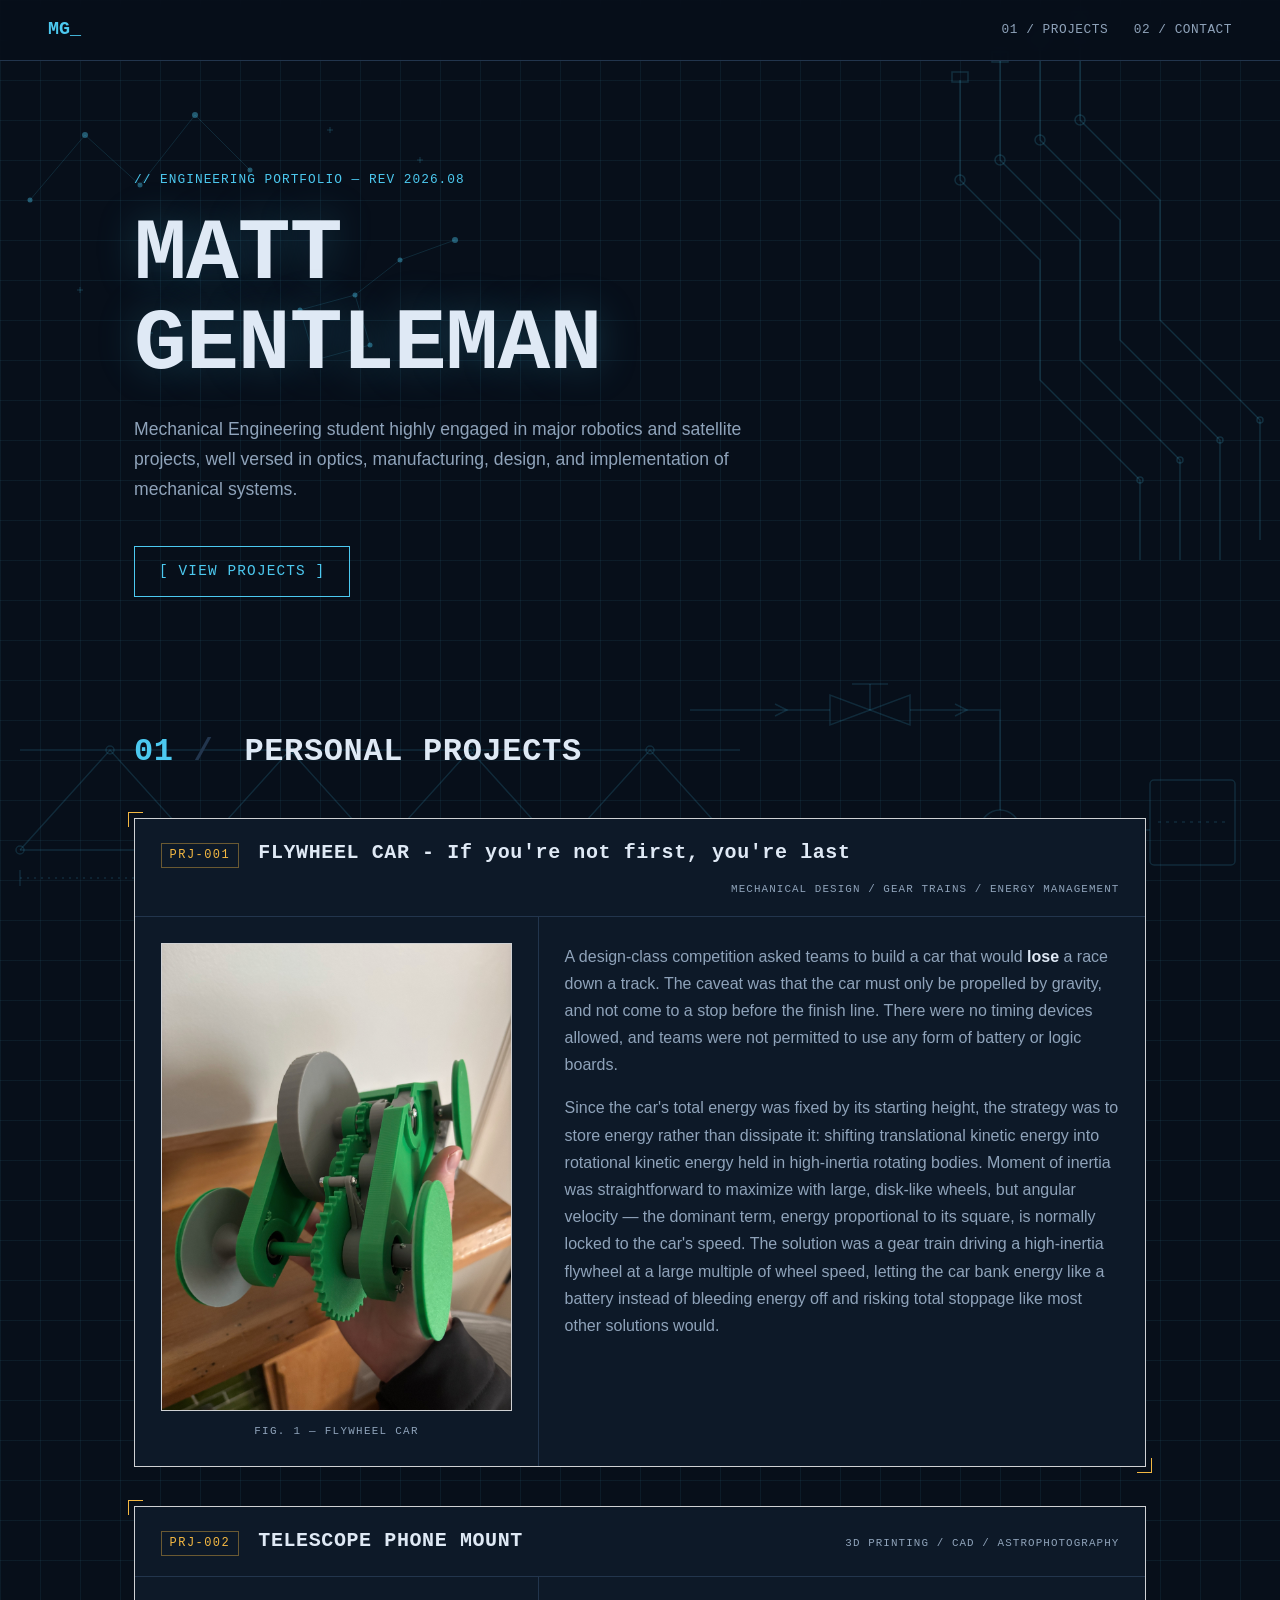
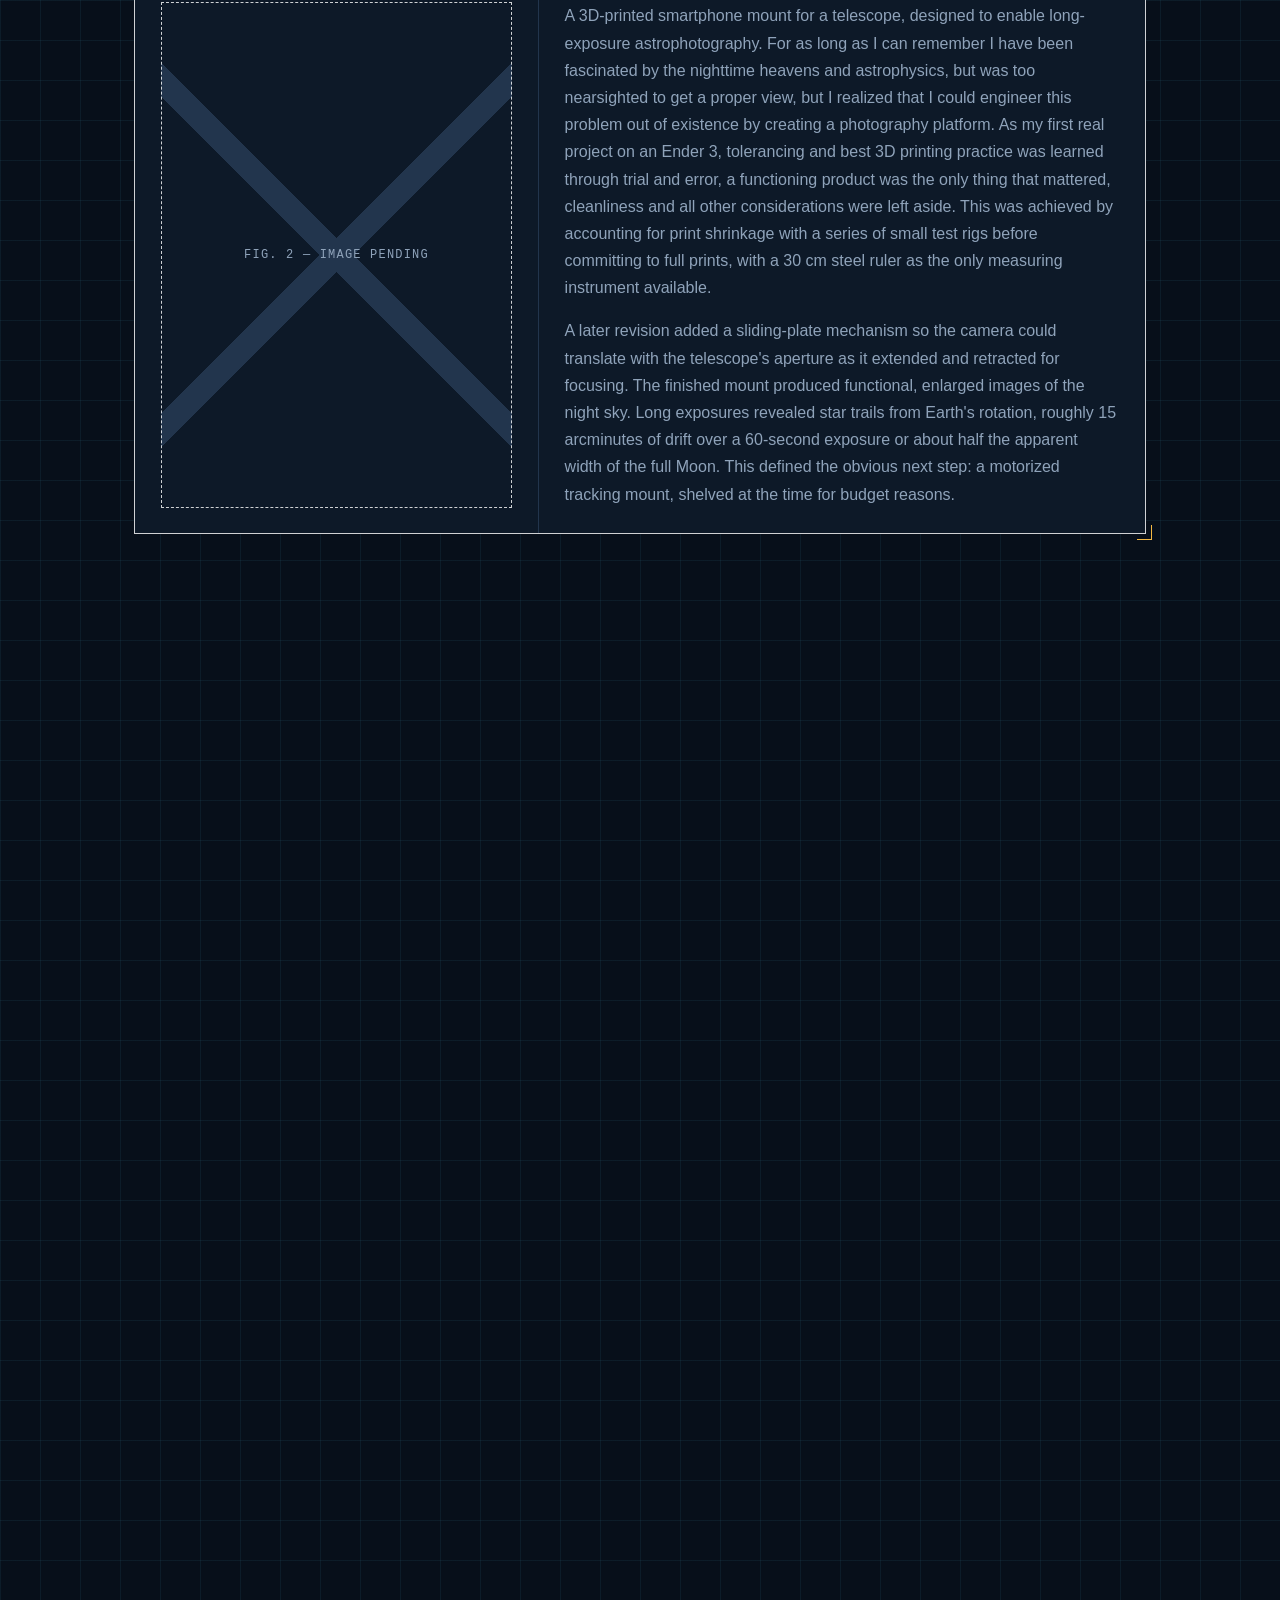
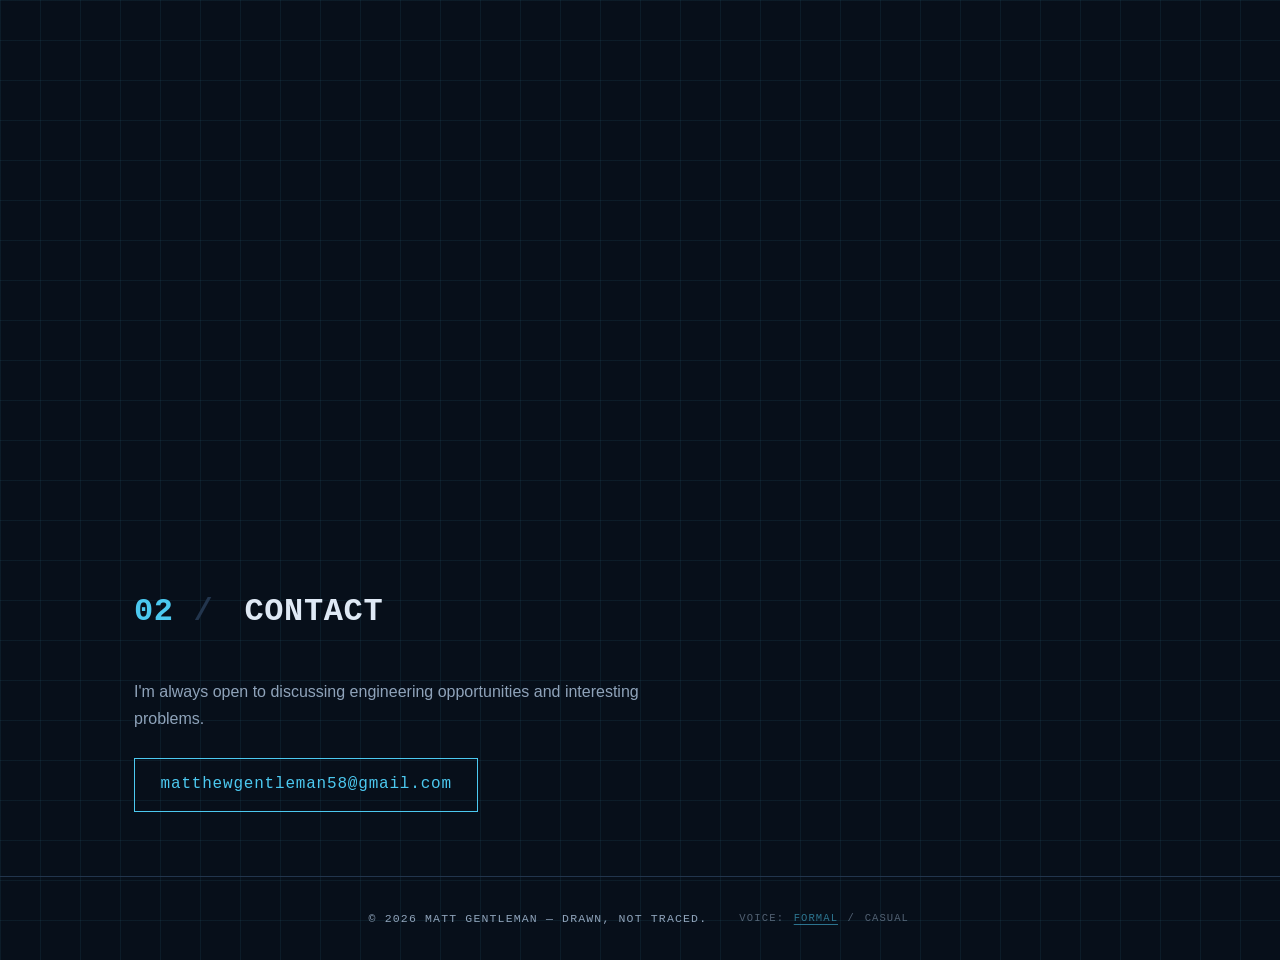
==== commit 3c2bde17: "Update index.html" ====
--- a/index.html
+++ b/index.html
@@ -49,7 +49,7 @@
         </header>
         <div class="project-grid2">
           <figure class="project-media">
-            <img src="images/FLywheelCar1.jpeg" alt="Flywheel car">
+            <img src="FLywheelCar1.jpeg" alt="Flywheel car">
             <figcaption>FIG. 1 — FLYWHEEL CAR</figcaption>
           </figure>
           <div class="project-body">
@@ -163,7 +163,7 @@
         </header>
         <div class="project-grid2">
           <figure class="project-media">
-            <img src="images/UFO.jpg" alt="3D printed fan on desk">
+            <img src="UFO.jpg" alt="3D printed fan on desk">
             <figcaption>FIG. 3 — UFO PROTOTYPE</figcaption>
           </figure>
           <div class="project-body">
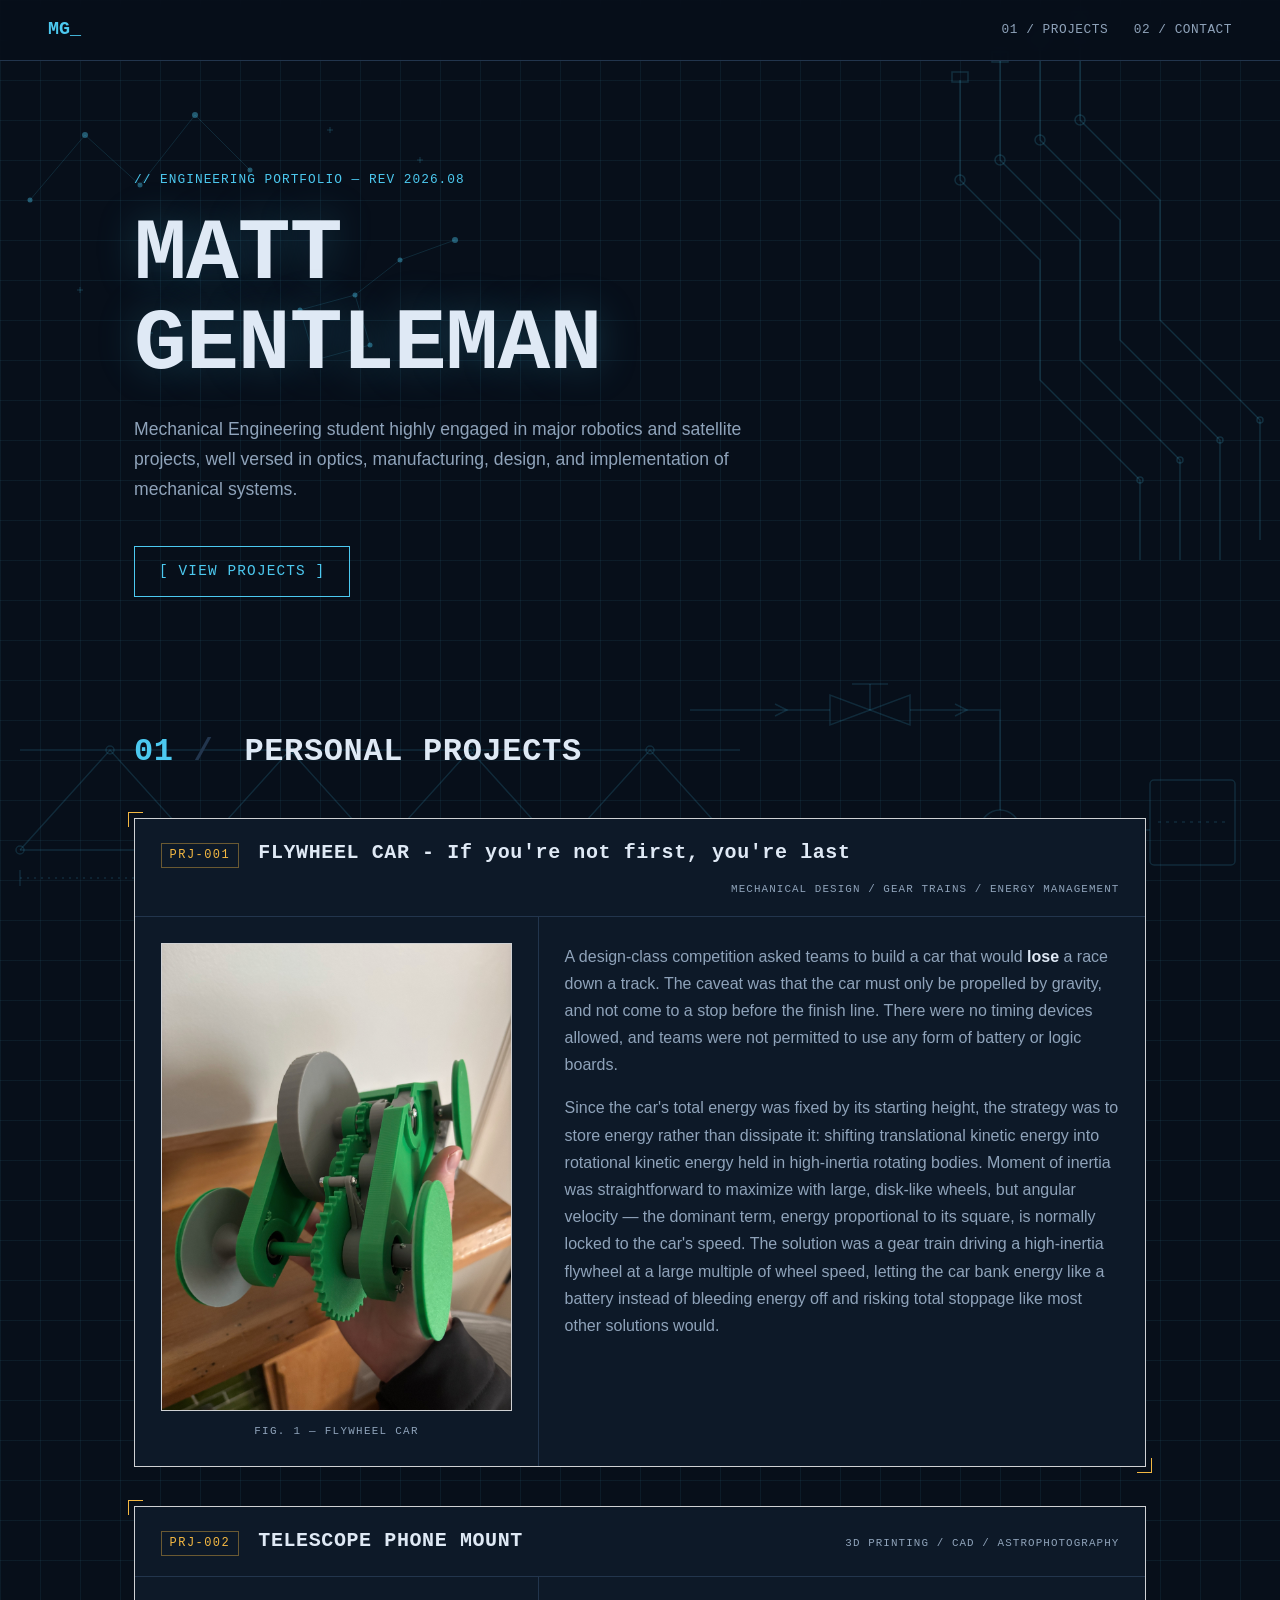
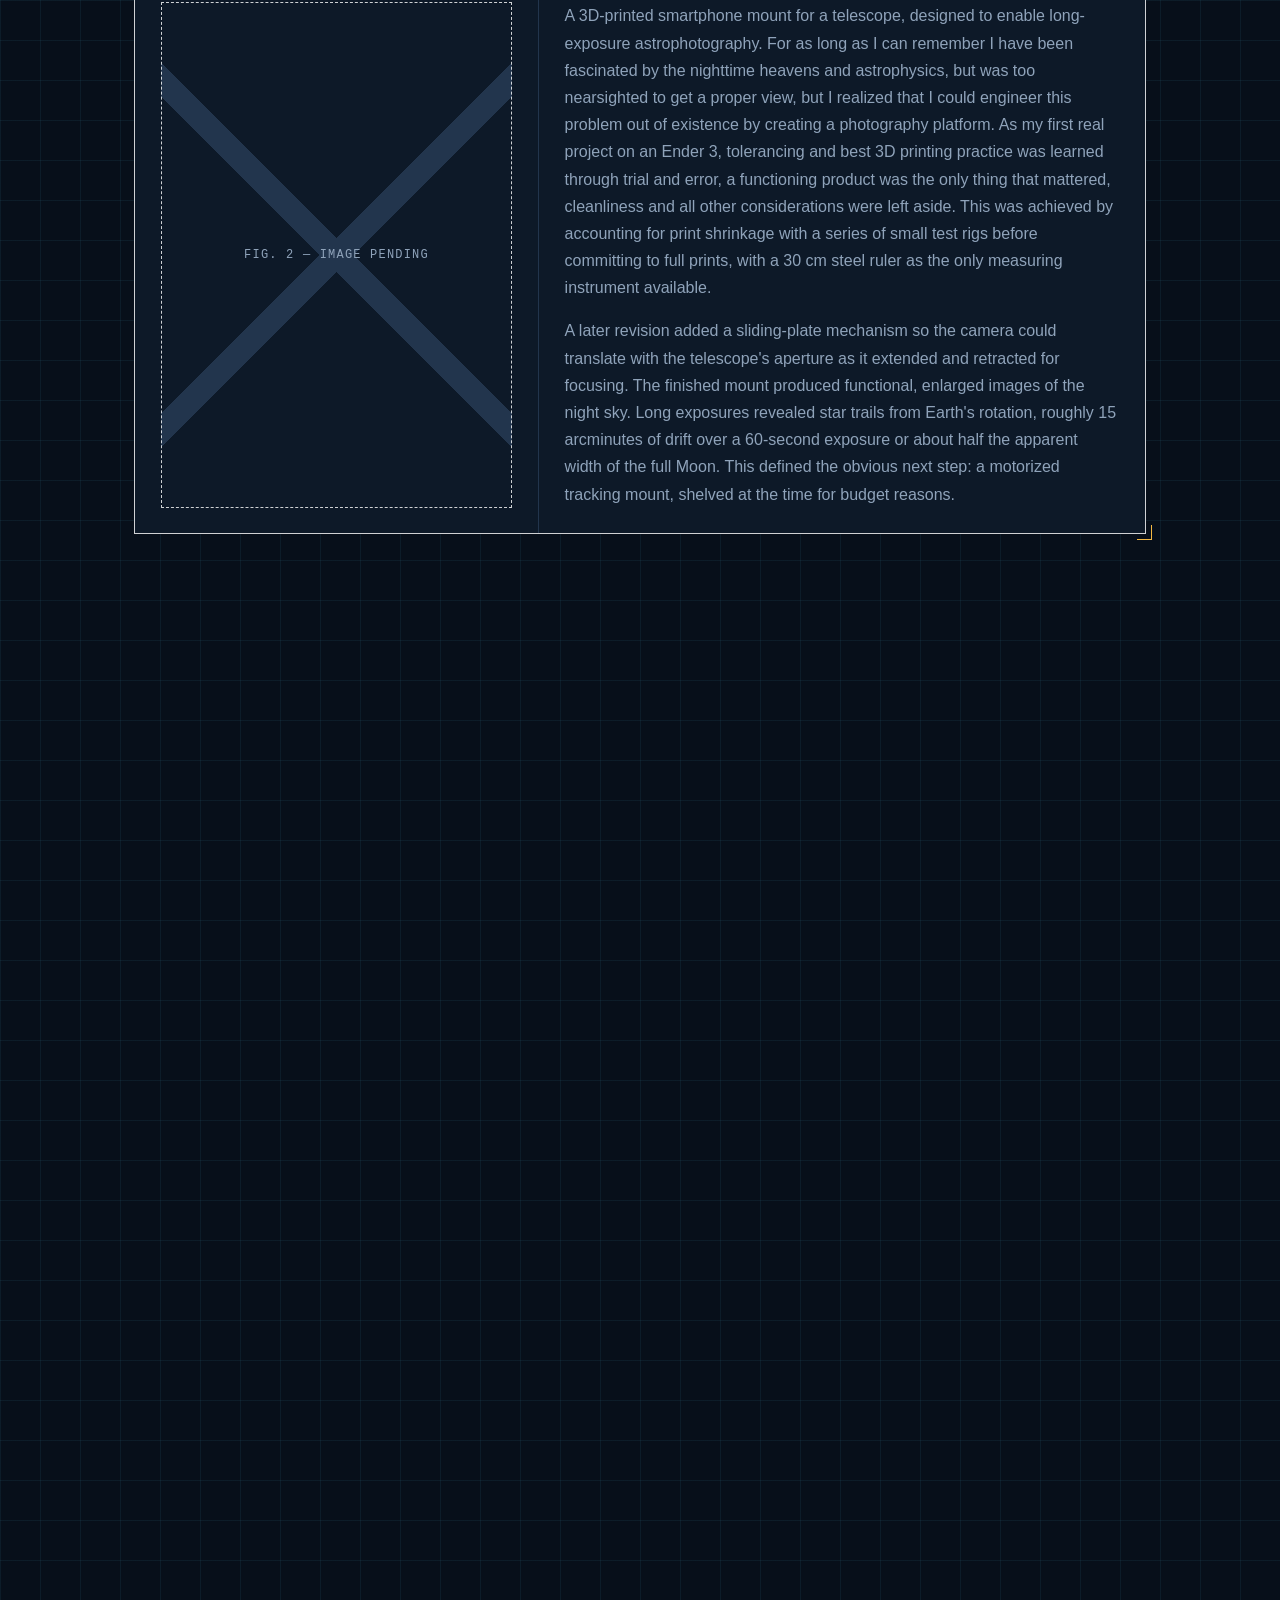
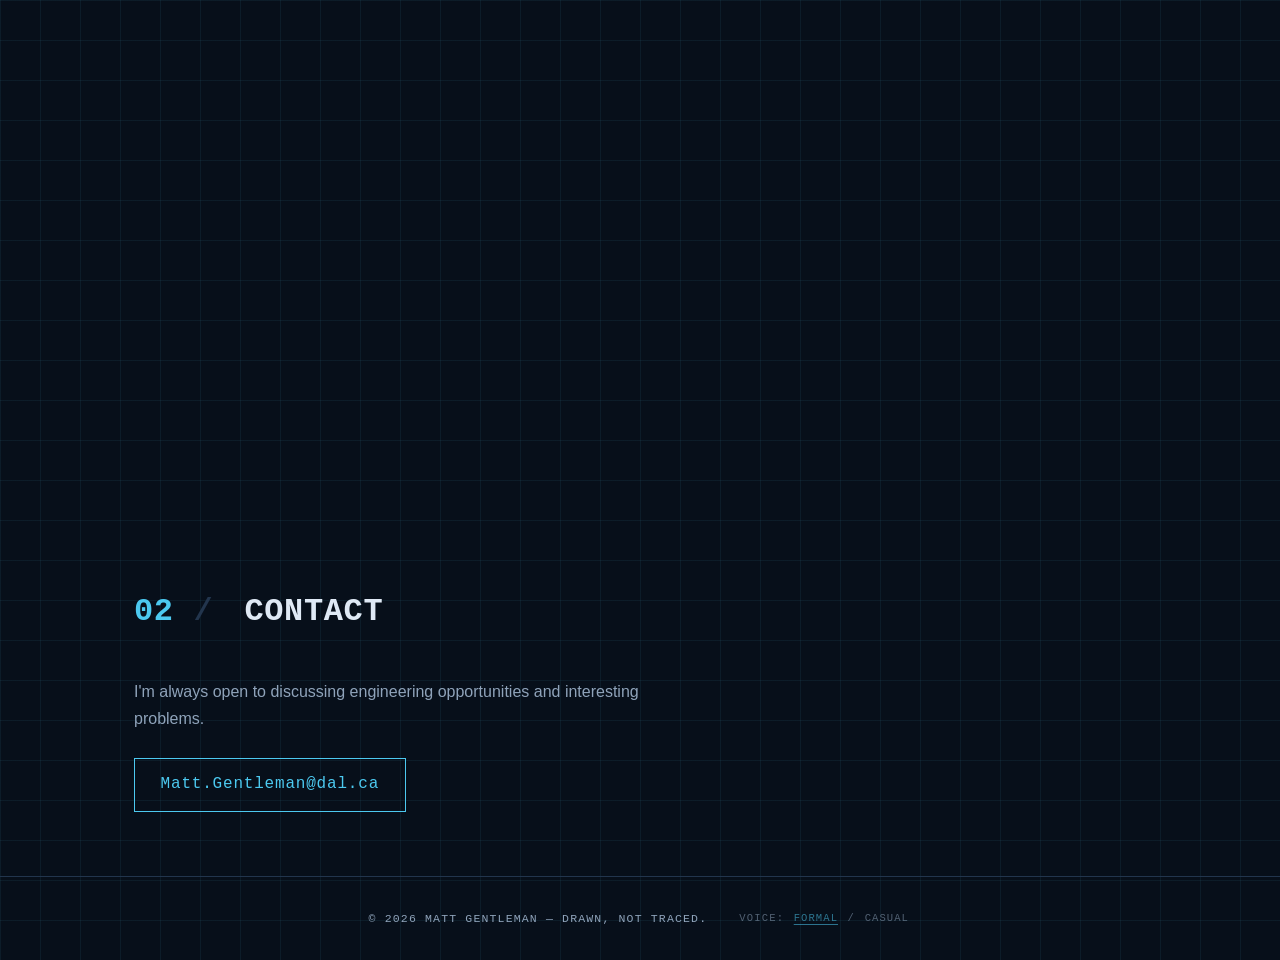
==== commit b129479c: "Update contact email in index.html" ====
--- a/index.html
+++ b/index.html
@@ -234,7 +234,7 @@
       <h2 class="section-title"><span class="sec-num">02</span> Contact</h2>
       <p class="formal">I'm always open to discussing engineering opportunities and interesting problems.</p>
       <p class="informal">If any of this made you smile (or raise an eyebrow), let's talk.</p>
-      <a class="contact-btn" href="mailto:matthewgentleman58@gmail.com">matthewgentleman58@gmail.com</a>
+      <a class="contact-btn" href="mailto:Matt.Gentleman@dal.ca">Matt.Gentleman@dal.ca</a>
       <!-- Add LinkedIn / GitHub links here -->
     </section>
 
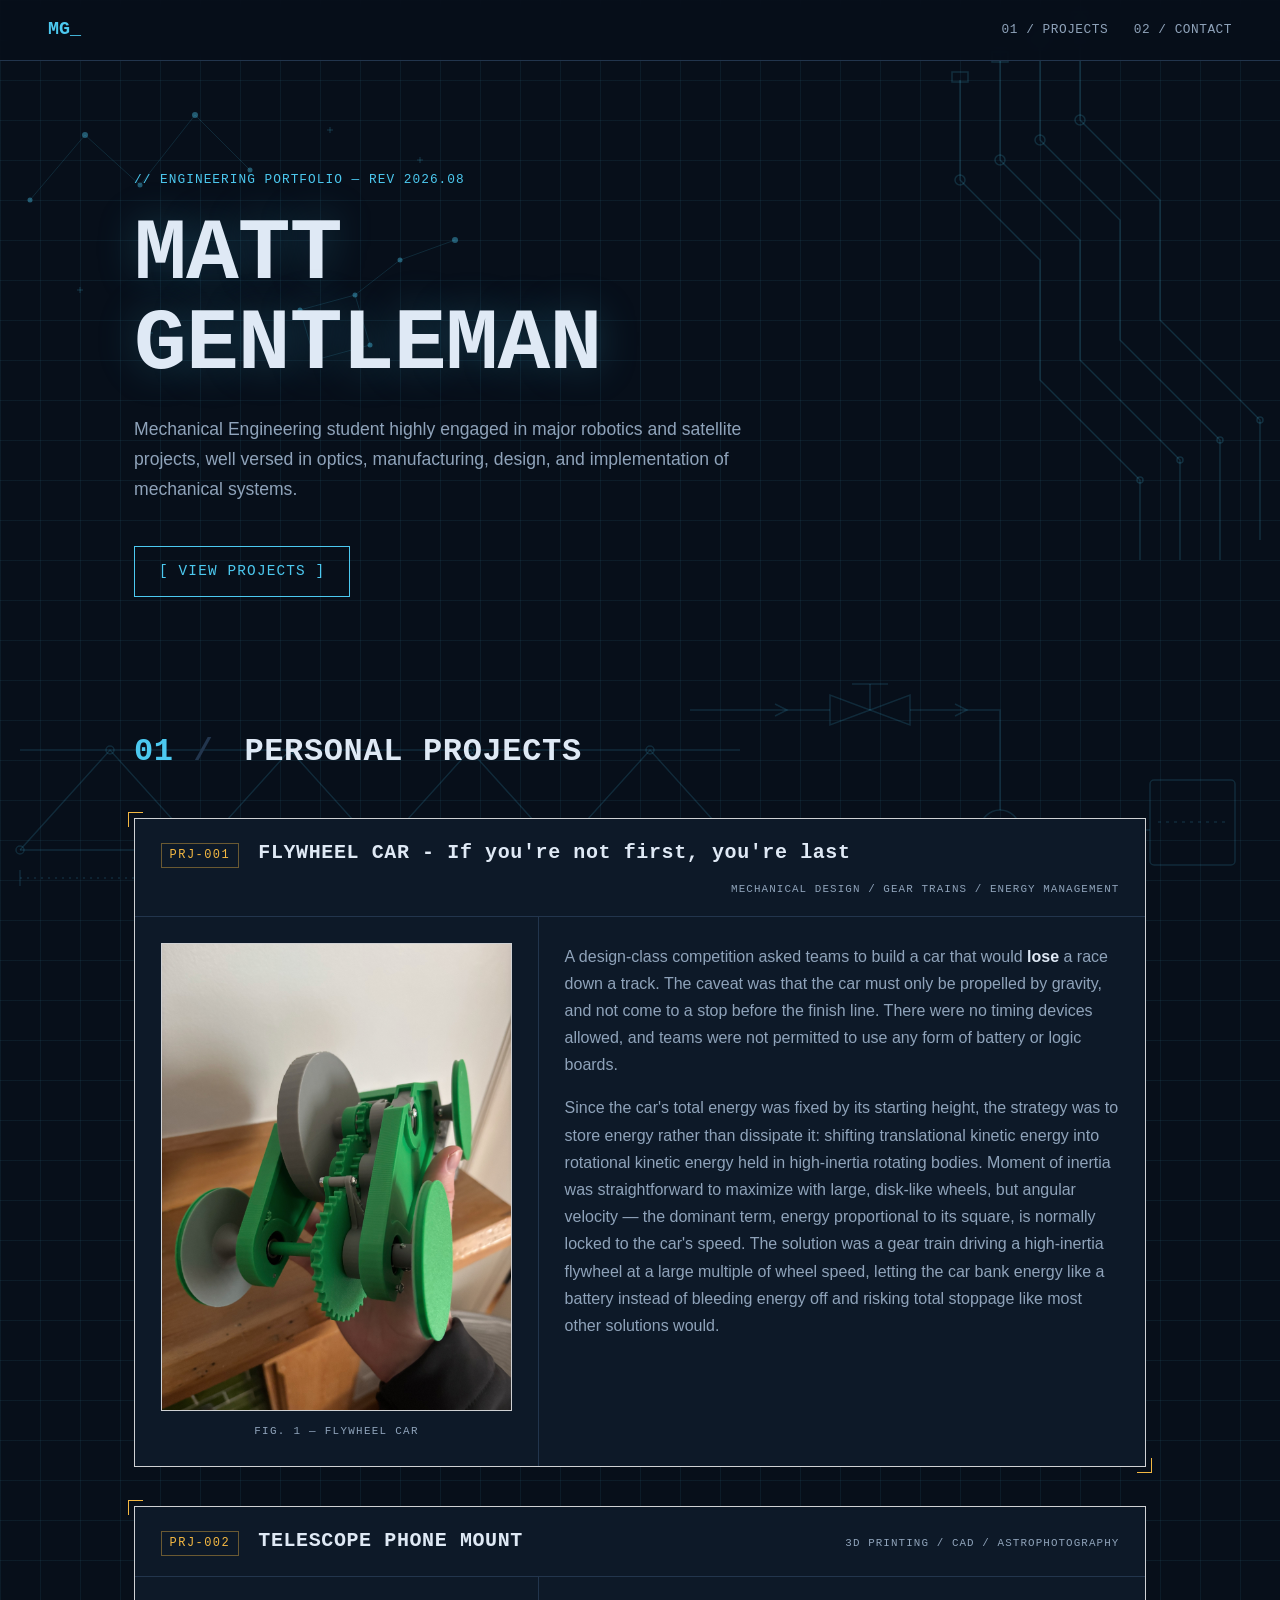
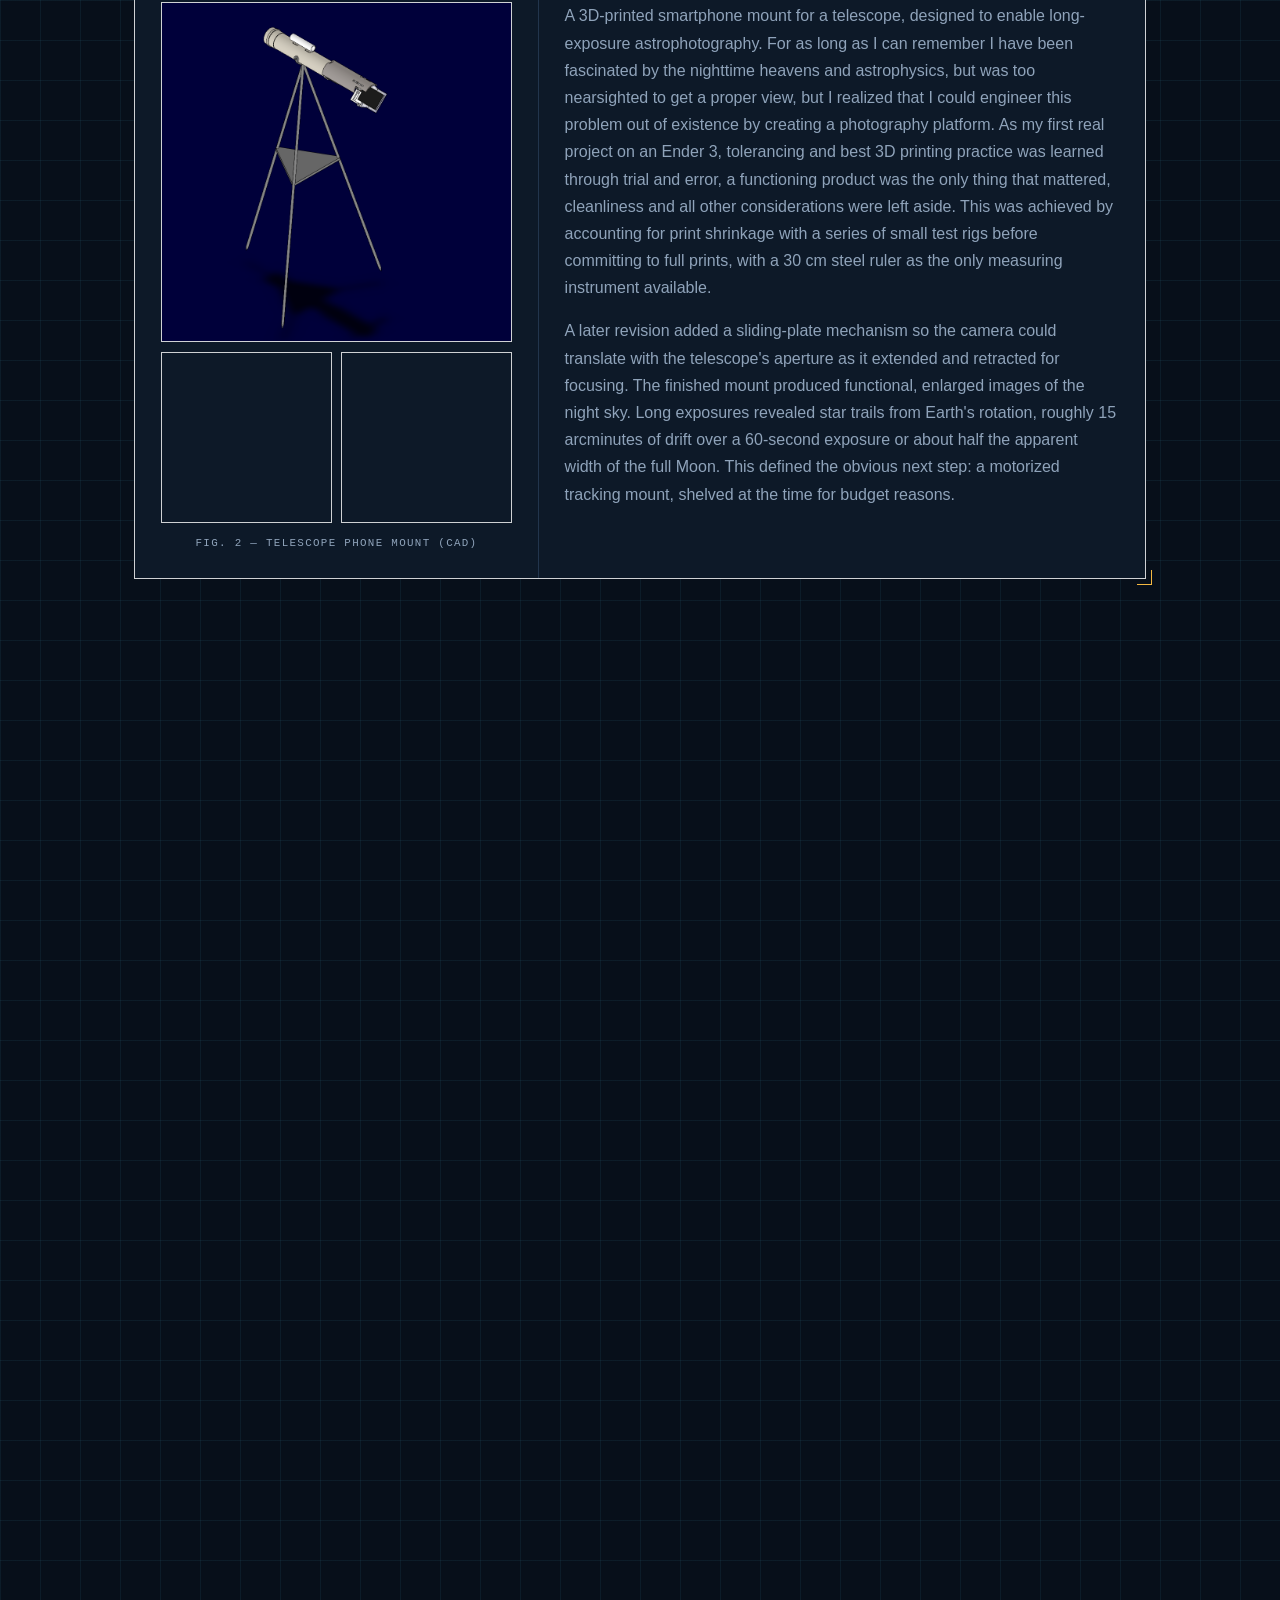
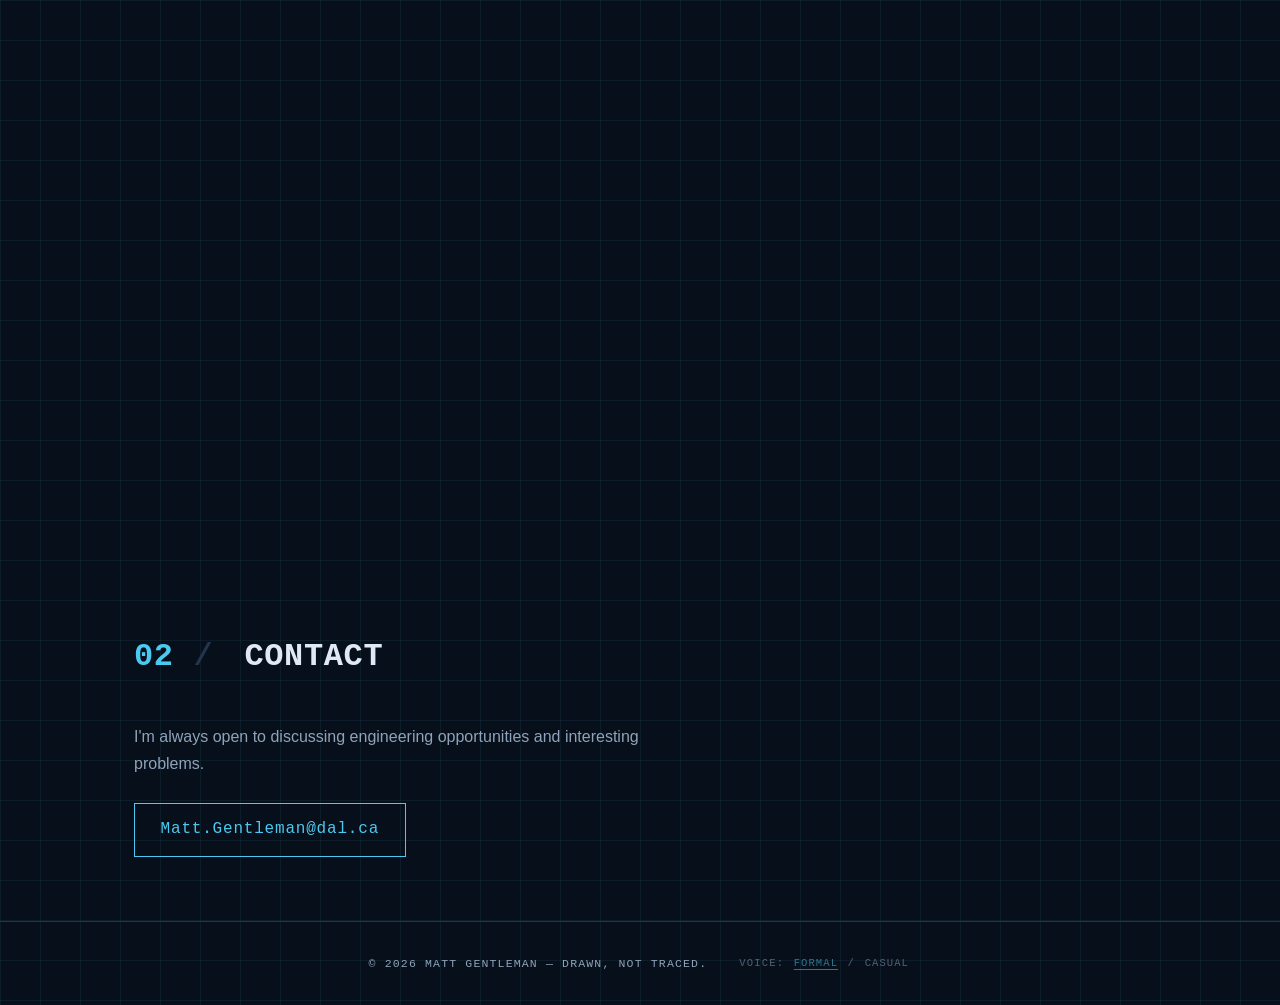
==== commit df303b1c: "Add files via upload" ====
--- a/index.html
+++ b/index.html
@@ -101,8 +101,12 @@
         </header>
         <div class="project-grid2">
           <figure class="project-media">
-            <!-- Replace with: <img src="images/telescope-mount.jpg" alt="3D printed telescope phone mount"> -->
-            <div class="img-placeholder">FIG. 2 — IMAGE PENDING</div>
+            <img src="images/telescope-mount-assembly.png" alt="CAD render of the 3D-printed phone mount on the telescope and tripod" width="892" height="862" loading="lazy" decoding="async">
+            <div style="display:grid;grid-template-columns:1fr 1fr;gap:0.6rem;margin-top:0.6rem;">
+              <img src="images/telescope-mount-top.png" alt="Top view of the mount clamped around the eyepiece tube" width="600" height="600" loading="lazy" decoding="async">
+              <img src="images/telescope-mount-front.png" alt="Front view down the tube showing the phone aligned to the eyepiece" width="600" height="600" loading="lazy" decoding="async">
+            </div>
+            <figcaption>FIG. 2 — TELESCOPE PHONE MOUNT (CAD)</figcaption>
           </figure>
           <div class="project-body">
             <div class="formal">
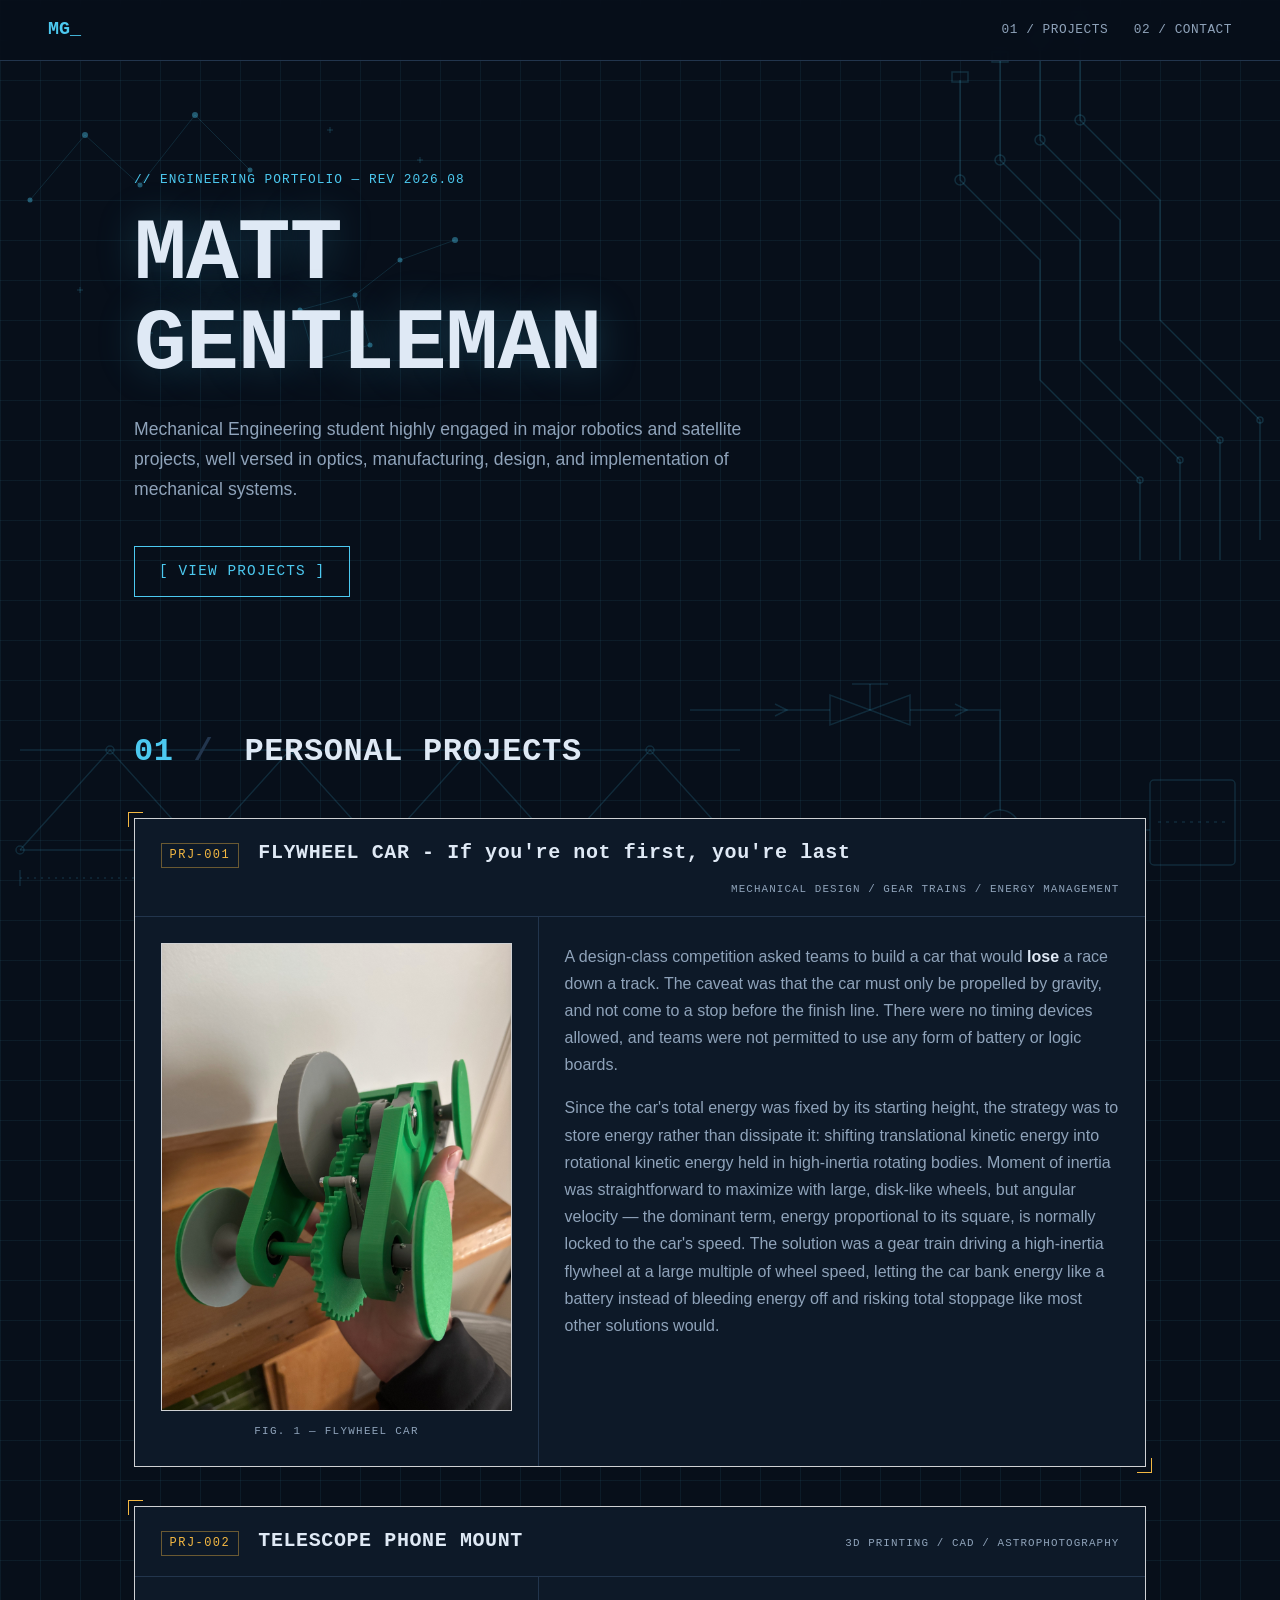
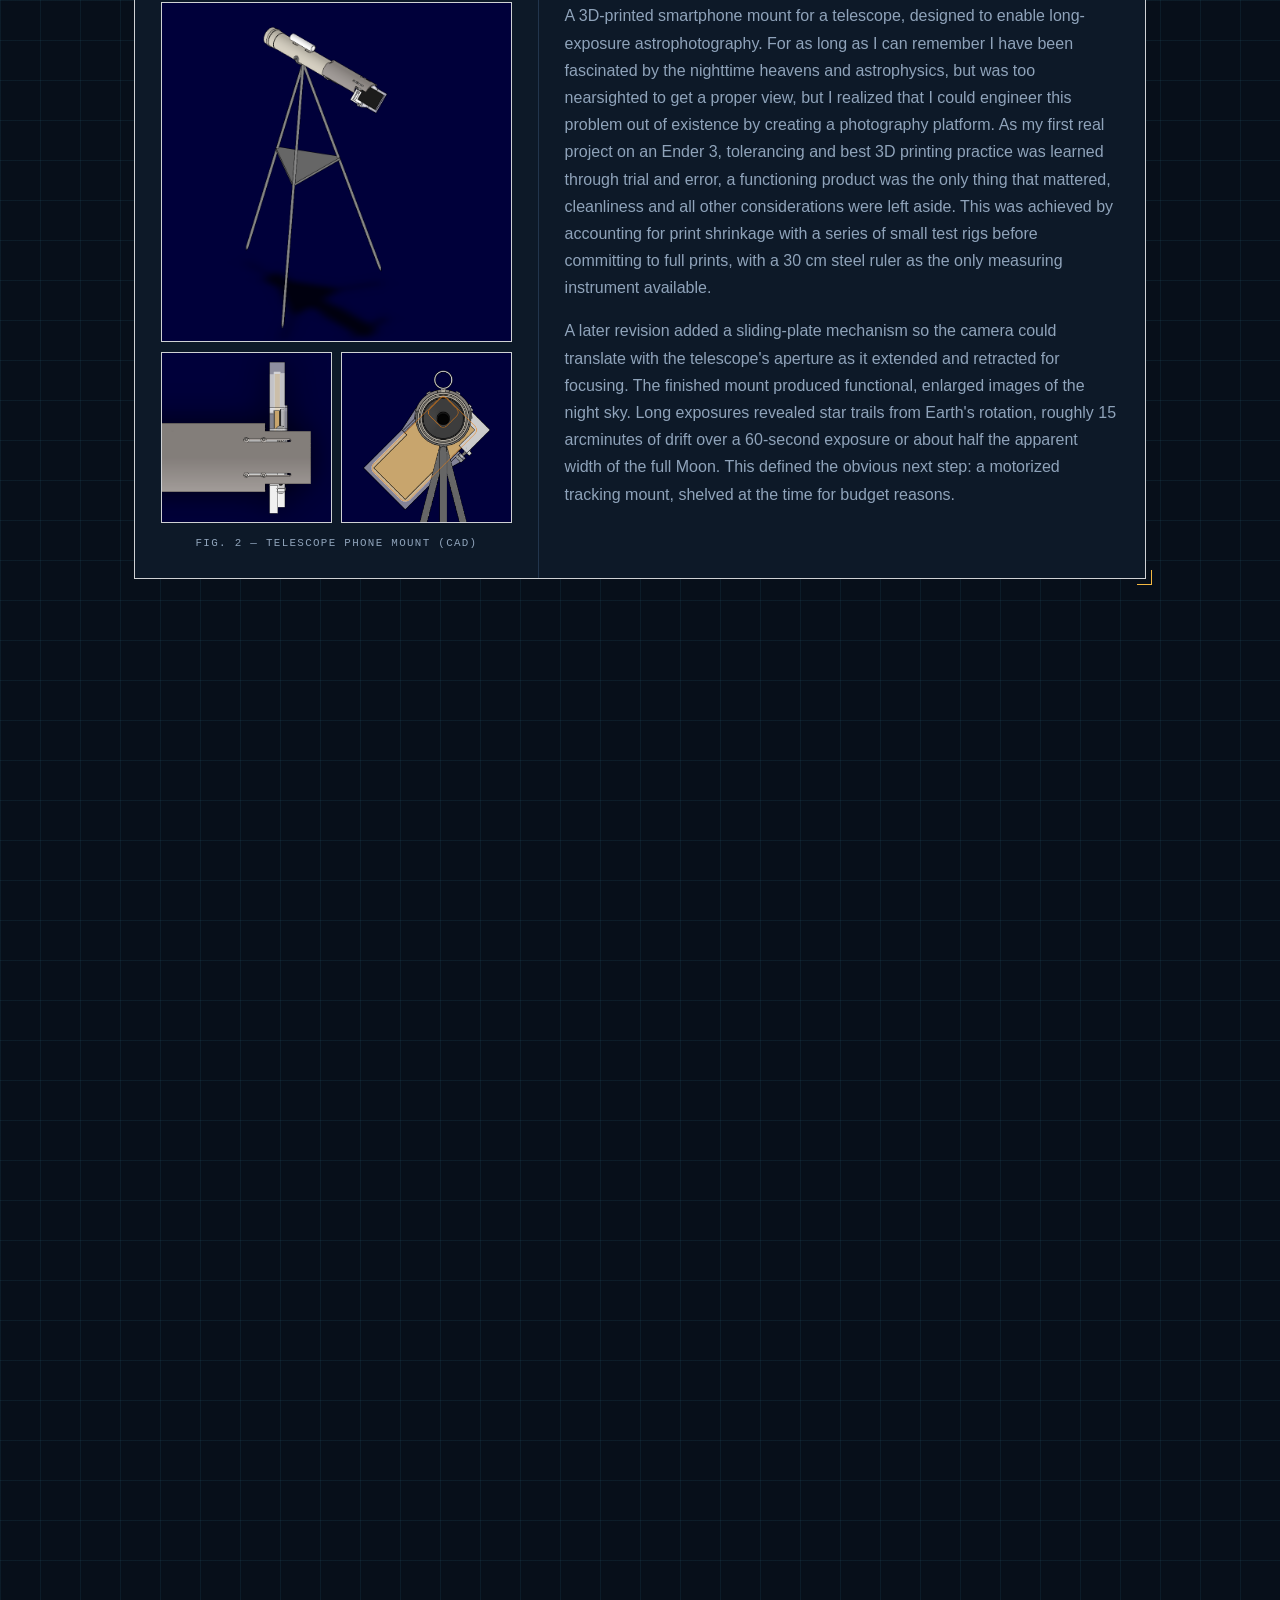
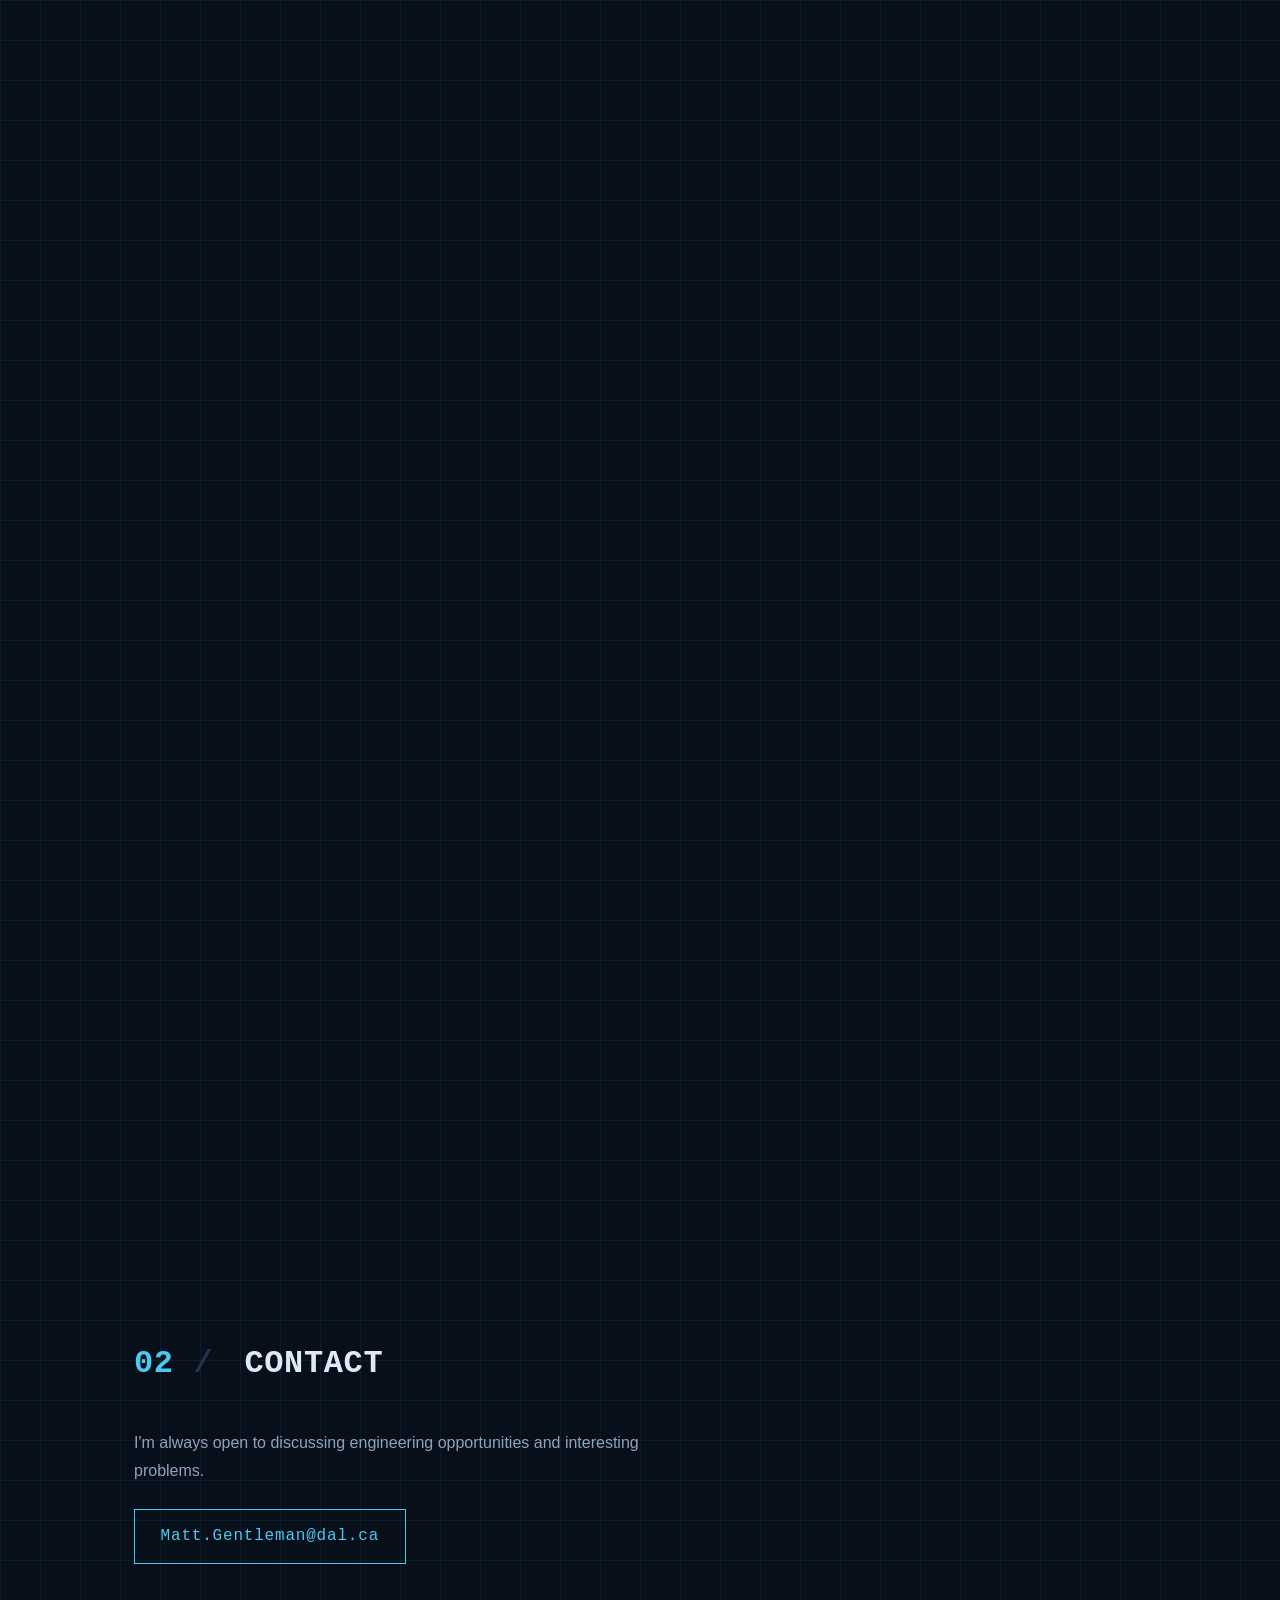
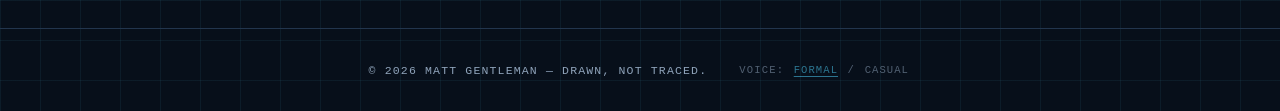
==== commit a6ca39eb: "Site update v2: add salmon-slider project and refresh project pages Co-Authored-By: Claude Sonnet 5." ====
--- a/index.html
+++ b/index.html
@@ -6,6 +6,7 @@
   <title>Matt Gentleman — Engineering Portfolio</title>
   <meta name="description" content="Engineering portfolio of Matt Gentleman — design, 3D printing, and mechanical projects.">
   <link rel="stylesheet" href="style.css">
+  <link rel="stylesheet" href="salmon-slider/ss.css">
 </head>
 <body>
 
@@ -202,7 +203,7 @@
       <!-- ---- Placeholder projects. PLACEHOLDER COPY — replace with real write-ups. ---- -->
       <div class="mini-grid">
 
-        <article class="mini-project reveal">
+        <article class="mini-project reveal ss-feature">
           <span class="drawing-no">PRJ-004</span>
           <h3>SALMON SLIDER - weird Tetris thing</h3>
           <p class="formal">An original video game project where users play as a Salmon traveling up a treacherous stream
@@ -214,6 +215,49 @@
             there was a score count that would record a highscore, the obstacles would spawn and despawn off screen, and
             would increase in speed logarithmically proportional to the number of communication event.</p>
           <p class="informal">Yes, it's a video game about a sliding salmon. No, I will not be elaborating until the write-up is done.</p>
+          <div class="ss-showcase" data-ss-assets="salmon-slider/img/">
+            <div class="ss-stage">
+              <div class="ss-cabinet" data-label="SALMON SLIDER · FIG. 4">
+                <span class="ss-live" aria-hidden="true">DEMO</span>
+                <canvas class="ss-canvas" width="300" height="400" tabindex="0" role="img"
+                  aria-label="Animated demo of Salmon Slider: a salmon slides and jumps past rocks, logs and bushes floating down a river. Select it to play with the arrow keys and space bar."></canvas>
+              </div>
+              <div class="ss-controls">
+                <button type="button" class="ss-btn" data-ss-toggle aria-pressed="false">Take control</button>
+                <span class="ss-hint"><kbd>&larr;</kbd> <kbd>&rarr;</kbd> slide &middot; <kbd>Space</kbd> jump</span>
+              </div>
+              <div class="ss-pad" role="group" aria-label="On-screen joystick">
+                <button type="button" data-ss-pad="left" aria-label="Slide left">&#9664;</button>
+                <button type="button" data-ss-pad="jump">JUMP</button>
+                <button type="button" data-ss-pad="right" aria-label="Slide right">&#9654;</button>
+              </div>
+            </div>
+            <div class="ss-side">
+              <img class="ss-logo" src="salmon-slider/img/logo.webp" alt="Salmon Slider logo" width="480" height="329" loading="lazy" decoding="async">
+              <dl class="ss-specs">
+                <div><dt>BUILT IN</dt><dd>MATLAB game loop + Arduino firmware</dd></div>
+                <div><dt>INPUT</dt><dd>Analog joystick with push switch, in a 3D-printed grip</dd></div>
+                <div><dt>PHYSICS</dt><dd>RK4 integration with quadratic drag (m = 5&nbsp;kg, C<sub>d</sub> = 0.2)</dd></div>
+                <div><dt>LINK</dt><dd>Serial handshake at 115,200 baud, one read per frame</dd></div>
+                <div><dt>TEAM</dt><dd>Group 27: Jake, Indy &amp; Matt</dd></div>
+              </dl>
+              <div>
+                <p class="ss-kicker">SPRITE SHEET</p>
+                <ul class="ss-sprites">
+                  <li><img class="ss-pixel" src="salmon-slider/img/salmon.png" alt="" width="160" height="160" loading="lazy"><span>Salmon</span></li>
+                  <li><img src="salmon-slider/img/rock.jpg" alt="" width="192" height="192" loading="lazy"><span>Rock</span></li>
+                  <li><img src="salmon-slider/img/log.png" alt="" width="384" height="108" loading="lazy"><span>Log</span></li>
+                  <li><img src="salmon-slider/img/bush.png" alt="" width="256" height="241" loading="lazy"><span>Bush</span></li>
+                </ul>
+              </div>
+            </div>
+            <ul class="ss-gallery">
+              <li><figure><a href="salmon-slider/img/title-screen.webp" target="_blank" rel="noopener"><img src="salmon-slider/img/title-screen.webp" alt="Salmon Slider title screen: a pixel-art salmon leaping up a forest river under the game logo" width="1200" height="800" loading="lazy" decoding="async"></a><figcaption>FIG. 4A — Title screen</figcaption></figure></li>
+              <li><figure><a href="salmon-slider/img/concept-sketch.webp" target="_blank" rel="noopener"><img src="salmon-slider/img/concept-sketch.webp" alt="Hand-drawn concept sketch of the game screen showing a rock, log and tree falling toward the fish" width="900" height="873" loading="lazy" decoding="async"></a><figcaption>FIG. 4B — First concept sketch</figcaption></figure></li>
+              <li><figure><a href="salmon-slider/img/controls.webp" target="_blank" rel="noopener"><img src="salmon-slider/img/controls.webp" alt="Instruction card: move the joystick left and right to navigate, press it down to jump" width="1200" height="800" loading="lazy" decoding="async"></a><figcaption>FIG. 4C — Controls card</figcaption></figure></li>
+              <li class="ss-tall"><figure><a href="salmon-slider/img/controller.webp" target="_blank" rel="noopener"><img src="salmon-slider/img/controller.webp" alt="The 3D-printed joystick grip embossed with Salmon Slider, held in a hand" width="900" height="1200" loading="lazy" decoding="async"></a><figcaption>FIG. 4D — 3D-printed joystick grip</figcaption></figure></li>
+            </ul>
+          </div>
         </article>
 
         <article class="mini-project reveal">
@@ -255,5 +299,6 @@
   </footer>
 
   <script src="script.js"></script>
+  <script src="salmon-slider/ss.js" defer></script>
 </body>
 </html>
--- a/salmon-slider/ss.css
+++ b/salmon-slider/ss.css
@@ -0,0 +1,242 @@
+/* =====================================================================
+   Salmon Slider showcase (PRJ-004)
+   Shared by every site iteration. Colours/fonts come from each site's
+   own :root tokens, so the block re-skins itself per theme.
+   ===================================================================== */
+
+.ss-feature {
+  --ss-line: var(--line-strong, var(--line-bright, rgba(255, 255, 255, 0.3)));
+  --ss-line-soft: var(--line, rgba(255, 255, 255, 0.12));
+  --ss-panel: var(--surface-2, var(--bg-raise, #0d1928));
+  --ss-accent: var(--accent, #4cc9f0);
+  --ss-accent-ink: var(--accent-ink, #04121a);
+  --ss-river: #0a2a4a;
+  grid-column: 1 / -1;           /* span the whole mini-grid row */
+}
+.mini-project.ss-feature:hover { transform: none; }
+.ss-feature > p, .ss-feature .entry-main > p { max-width: 78ch; }
+
+.ss-showcase {
+  grid-column: 1 / -1;           /* span the row in list-style layouts */
+  margin-top: 1.6rem;
+  display: grid;
+  grid-template-columns: minmax(250px, 330px) minmax(0, 1fr);
+  gap: 1.6rem 2rem;
+  align-items: start;
+}
+
+/* ---------- arcade stage ---------- */
+.ss-stage { min-width: 0; }
+.ss-cabinet {
+  position: relative;
+  border: 1px solid var(--ss-line);
+  background: #04101b;
+  padding: 8px;
+  box-shadow: 0 18px 50px rgba(0, 0, 0, 0.45);
+}
+.ss-cabinet::before {            /* bezel label */
+  content: attr(data-label);
+  display: flex;
+  justify-content: space-between;
+  font-family: var(--mono, monospace);
+  font-size: 0.62rem;
+  letter-spacing: 0.16em;
+  color: var(--ink-soft, #9ab);
+  padding: 0 2px 7px;
+}
+.ss-canvas {
+  display: block;
+  width: 100%;
+  aspect-ratio: 3 / 4;
+  background: var(--ss-river);
+  image-rendering: auto;
+  cursor: pointer;
+  outline: none;
+}
+.ss-canvas:focus-visible { box-shadow: 0 0 0 2px var(--ss-accent); }
+.ss-live {
+  position: absolute;
+  top: 8px; right: 10px;
+  display: inline-flex; align-items: center; gap: 6px;
+  font-family: var(--mono, monospace);
+  font-size: 0.62rem;
+  letter-spacing: 0.16em;
+  color: var(--ss-accent);
+}
+.ss-live::before {
+  content: "";
+  width: 6px; height: 6px; border-radius: 50%;
+  background: currentColor;
+  animation: ss-blink 1.2s steps(2, jump-none) infinite;
+}
+@keyframes ss-blink { 50% { opacity: 0.15; } }
+
+.ss-controls {
+  display: flex;
+  flex-wrap: wrap;
+  align-items: center;
+  gap: 0.6rem 0.9rem;
+  margin-top: 0.8rem;
+}
+.ss-btn {
+  appearance: none;
+  min-height: 44px;
+  padding: 0 1.1rem;
+  border: 1px solid var(--ss-accent);
+  background: var(--ss-accent);
+  color: var(--ss-accent-ink);
+  font-family: var(--mono, monospace);
+  font-size: 0.72rem;
+  font-weight: 600;
+  letter-spacing: 0.14em;
+  text-transform: uppercase;
+  cursor: pointer;
+  transition: filter 0.15s, transform 0.15s;
+}
+.ss-btn:hover { filter: brightness(1.1); }
+.ss-btn:active { transform: translateY(1px); }
+.ss-btn:focus-visible { outline: 2px solid var(--ink, #fff); outline-offset: 2px; }
+.ss-hint {
+  font-family: var(--mono, monospace);
+  font-size: 0.66rem;
+  letter-spacing: 0.08em;
+  color: var(--ink-soft, #9ab);
+}
+.ss-hint kbd {
+  font: inherit;
+  padding: 1px 5px;
+  border: 1px solid var(--ss-line-soft);
+  border-bottom-width: 2px;
+  color: var(--ink, #eee);
+}
+
+.ss-pad {                         /* on-screen joystick for touch / mouse */
+  display: none;
+  grid-template-columns: 1fr 1.3fr 1fr;
+  gap: 0.5rem;
+  margin-top: 0.7rem;
+}
+.ss-playing .ss-pad { display: grid; }
+.ss-pad button {
+  min-height: 48px;
+  border: 1px solid var(--ss-line);
+  background: var(--ss-panel);
+  color: var(--ink, #eee);
+  font-family: var(--mono, monospace);
+  font-size: 0.72rem;
+  letter-spacing: 0.14em;
+  cursor: pointer;
+  touch-action: none;
+  user-select: none;
+  -webkit-user-select: none;
+}
+.ss-pad button:active, .ss-pad button.is-down { border-color: var(--ss-accent); color: var(--ss-accent); }
+
+/* ---------- side column: spec sheet + sprite sheet ---------- */
+.ss-side { min-width: 0; display: grid; gap: 1.4rem; }
+.ss-logo { width: min(240px, 70%); height: auto; display: block; filter: drop-shadow(0 8px 20px rgba(0,0,0,0.4)); }
+
+.ss-specs {
+  margin: 0;
+  border-top: 1px solid var(--ss-line);
+}
+.ss-specs div {
+  display: grid;
+  grid-template-columns: 7.5rem 1fr;
+  gap: 1rem;
+  padding: 0.6rem 0;
+  border-bottom: 1px solid var(--ss-line-soft);
+}
+.ss-specs dt {
+  font-family: var(--mono, monospace);
+  font-size: 0.64rem;
+  letter-spacing: 0.16em;
+  color: var(--ss-accent);
+  padding-top: 0.2rem;
+}
+.ss-specs dd { margin: 0; color: var(--ink, #eee); font-size: 0.92rem; }
+
+.ss-kicker {
+  font-family: var(--mono, monospace);
+  font-size: 0.64rem;
+  letter-spacing: 0.16em;
+  color: var(--ink-soft, #9ab);
+  margin: 0 0 0.6rem;
+}
+.ss-sprites {
+  list-style: none;
+  margin: 0; padding: 0;
+  display: grid;
+  grid-template-columns: repeat(4, minmax(0, 1fr));
+  gap: 0.6rem;
+}
+.ss-sprites li {
+  display: grid;
+  justify-items: center;
+  gap: 0.45rem;
+  padding: 0.7rem 0.4rem 0.55rem;
+  border: 1px solid var(--ss-line-soft);
+  background:
+    linear-gradient(45deg, rgba(255,255,255,0.03) 25%, transparent 25% 75%, rgba(255,255,255,0.03) 75%) 0 0 / 12px 12px,
+    linear-gradient(45deg, rgba(255,255,255,0.03) 25%, transparent 25% 75%, rgba(255,255,255,0.03) 75%) 6px 6px / 12px 12px,
+    var(--ss-panel);
+}
+.ss-sprites img { width: 56px; height: 56px; object-fit: contain; }
+.ss-sprites img.ss-pixel { image-rendering: pixelated; }
+.ss-sprites span {
+  font-family: var(--mono, monospace);
+  font-size: 0.6rem;
+  letter-spacing: 0.14em;
+  color: var(--ink-soft, #9ab);
+  text-transform: uppercase;
+}
+
+/* ---------- gallery ---------- */
+.ss-gallery {
+  grid-column: 1 / -1;
+  list-style: none;
+  margin: 0; padding: 0;
+  display: grid;
+  grid-template-columns: repeat(4, minmax(0, 1fr));
+  gap: 0.9rem;
+}
+.ss-gallery figure { margin: 0; }
+.ss-gallery a {
+  display: block;
+  overflow: hidden;
+  border: 1px solid var(--ss-line-soft);
+  background: var(--ss-panel);
+}
+.ss-gallery img {
+  display: block;
+  width: 100%;
+  height: auto;
+  aspect-ratio: 4 / 3;
+  object-fit: cover;
+  transition: transform 0.4s var(--ease, ease);
+}
+.ss-gallery .ss-tall img { object-position: 50% 30%; }
+.ss-gallery a:hover img, .ss-gallery a:focus-visible img { transform: scale(1.04); }
+.ss-gallery a:focus-visible { outline: 2px solid var(--ss-accent); outline-offset: 2px; }
+.ss-gallery figcaption {
+  font-family: var(--mono, monospace);
+  font-size: 0.6rem;
+  letter-spacing: 0.14em;
+  color: var(--ink-soft, #9ab);
+  margin-top: 0.55rem;
+  text-transform: uppercase;
+}
+
+/* ---------- responsive ---------- */
+@media (max-width: 900px) {
+  .ss-gallery { grid-template-columns: repeat(2, minmax(0, 1fr)); }
+}
+@media (max-width: 700px) {
+  .ss-showcase { grid-template-columns: 1fr; }
+  .ss-stage { max-width: 360px; width: 100%; justify-self: center; }
+  .ss-specs div { grid-template-columns: 6rem 1fr; }
+}
+@media (prefers-reduced-motion: reduce) {
+  .ss-live::before { animation: none; }
+  .ss-gallery img { transition: none; }
+}
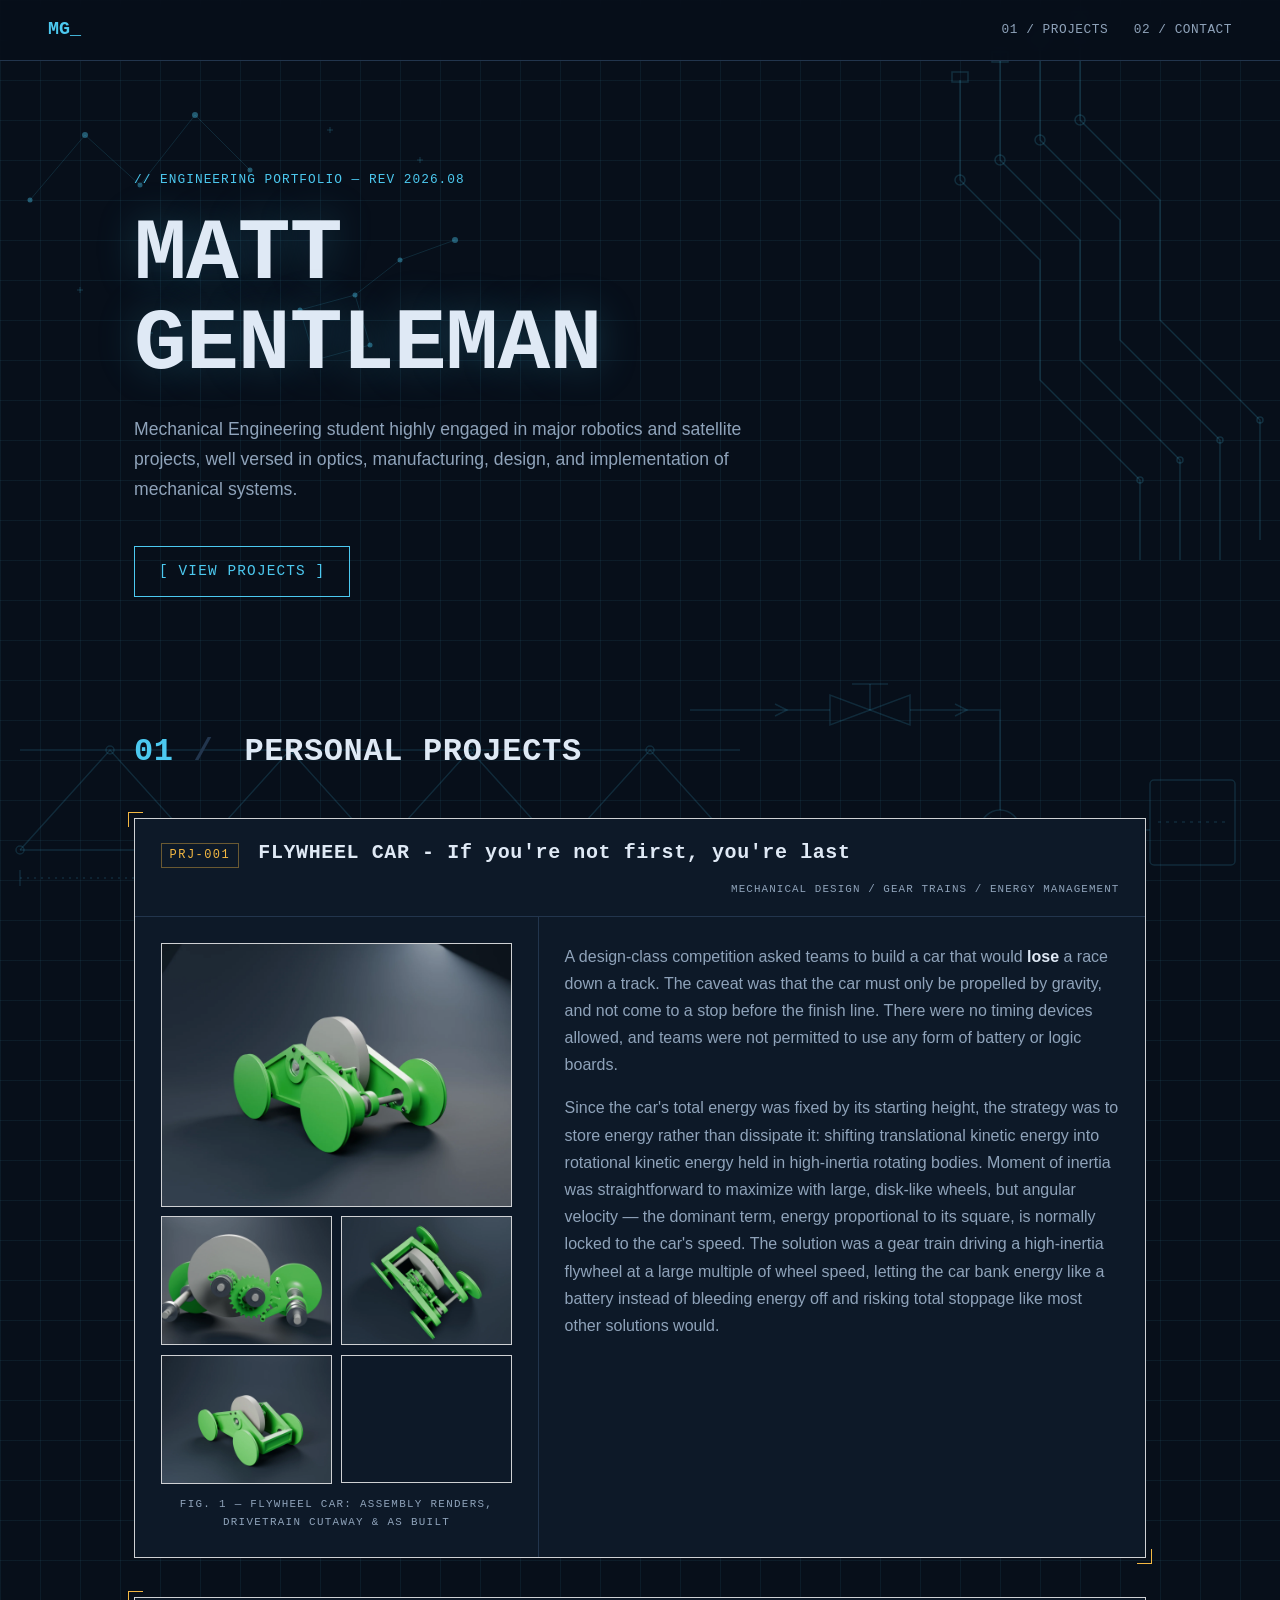
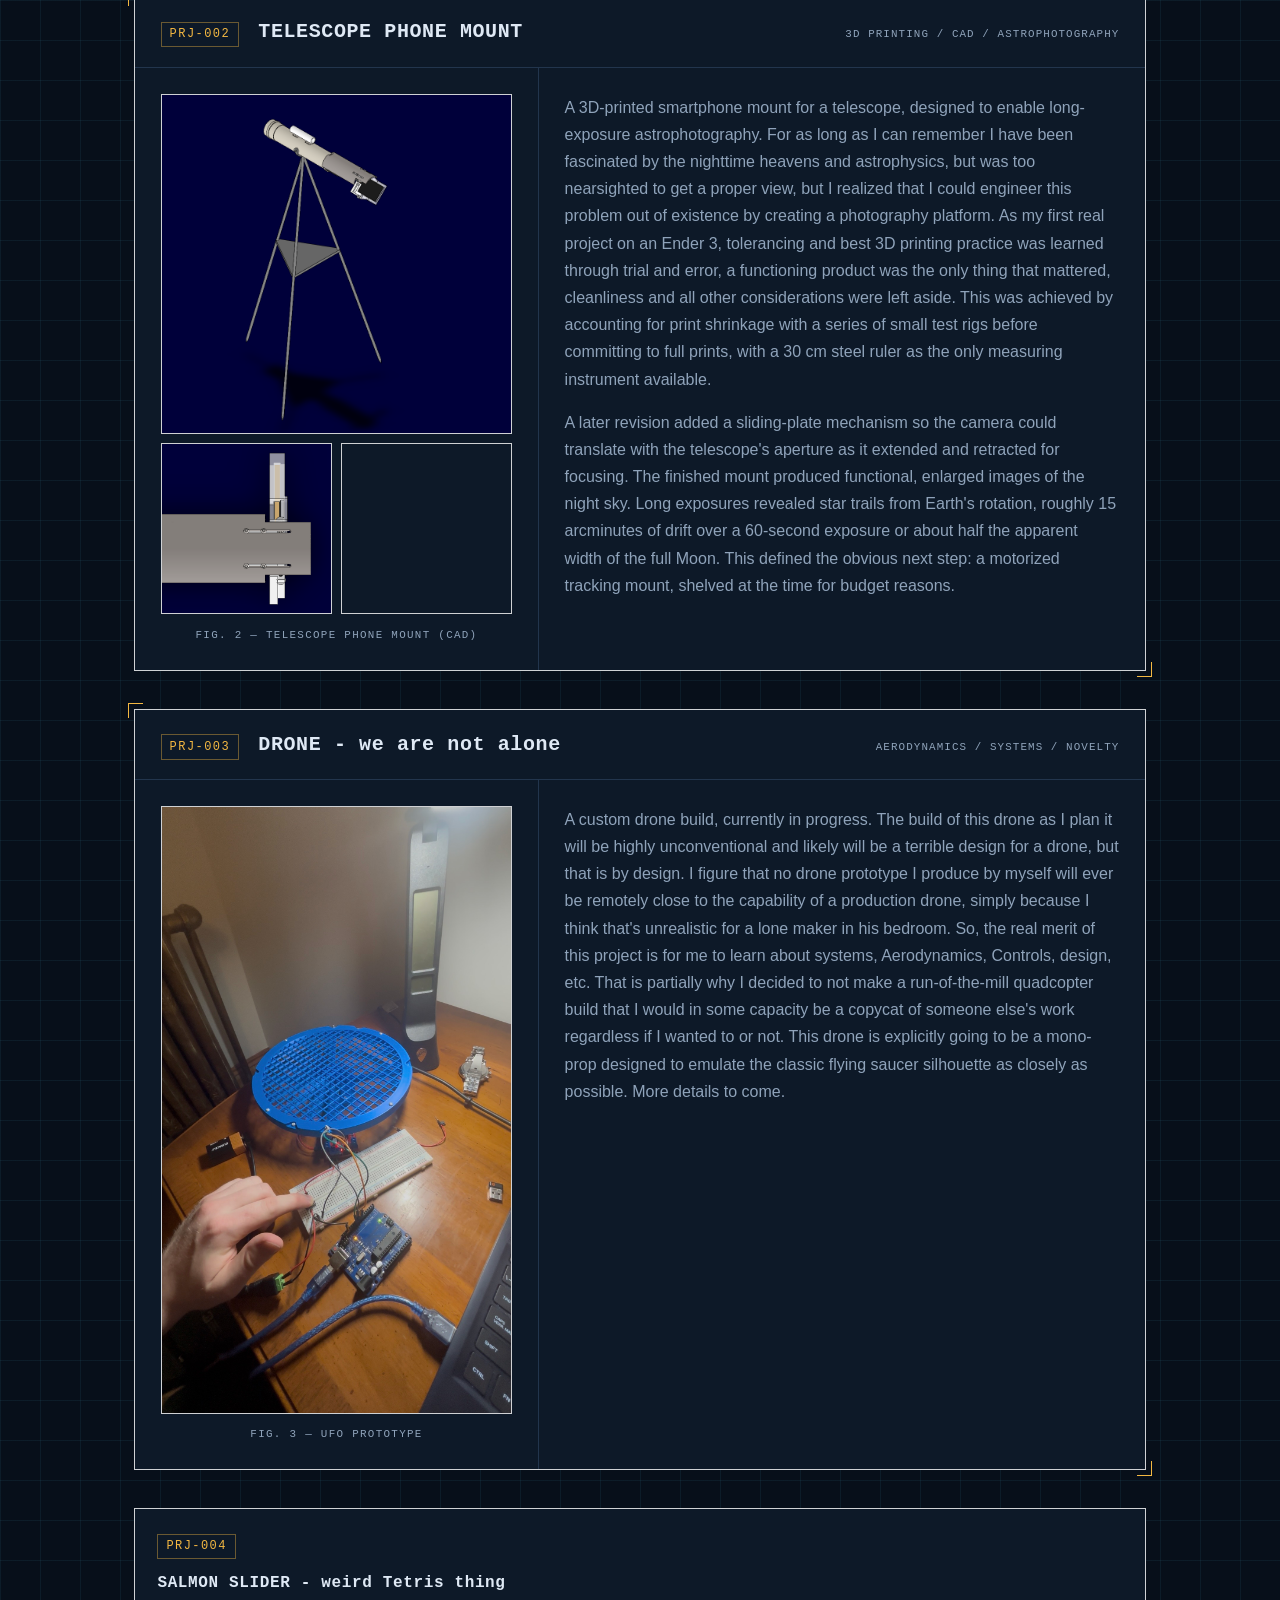
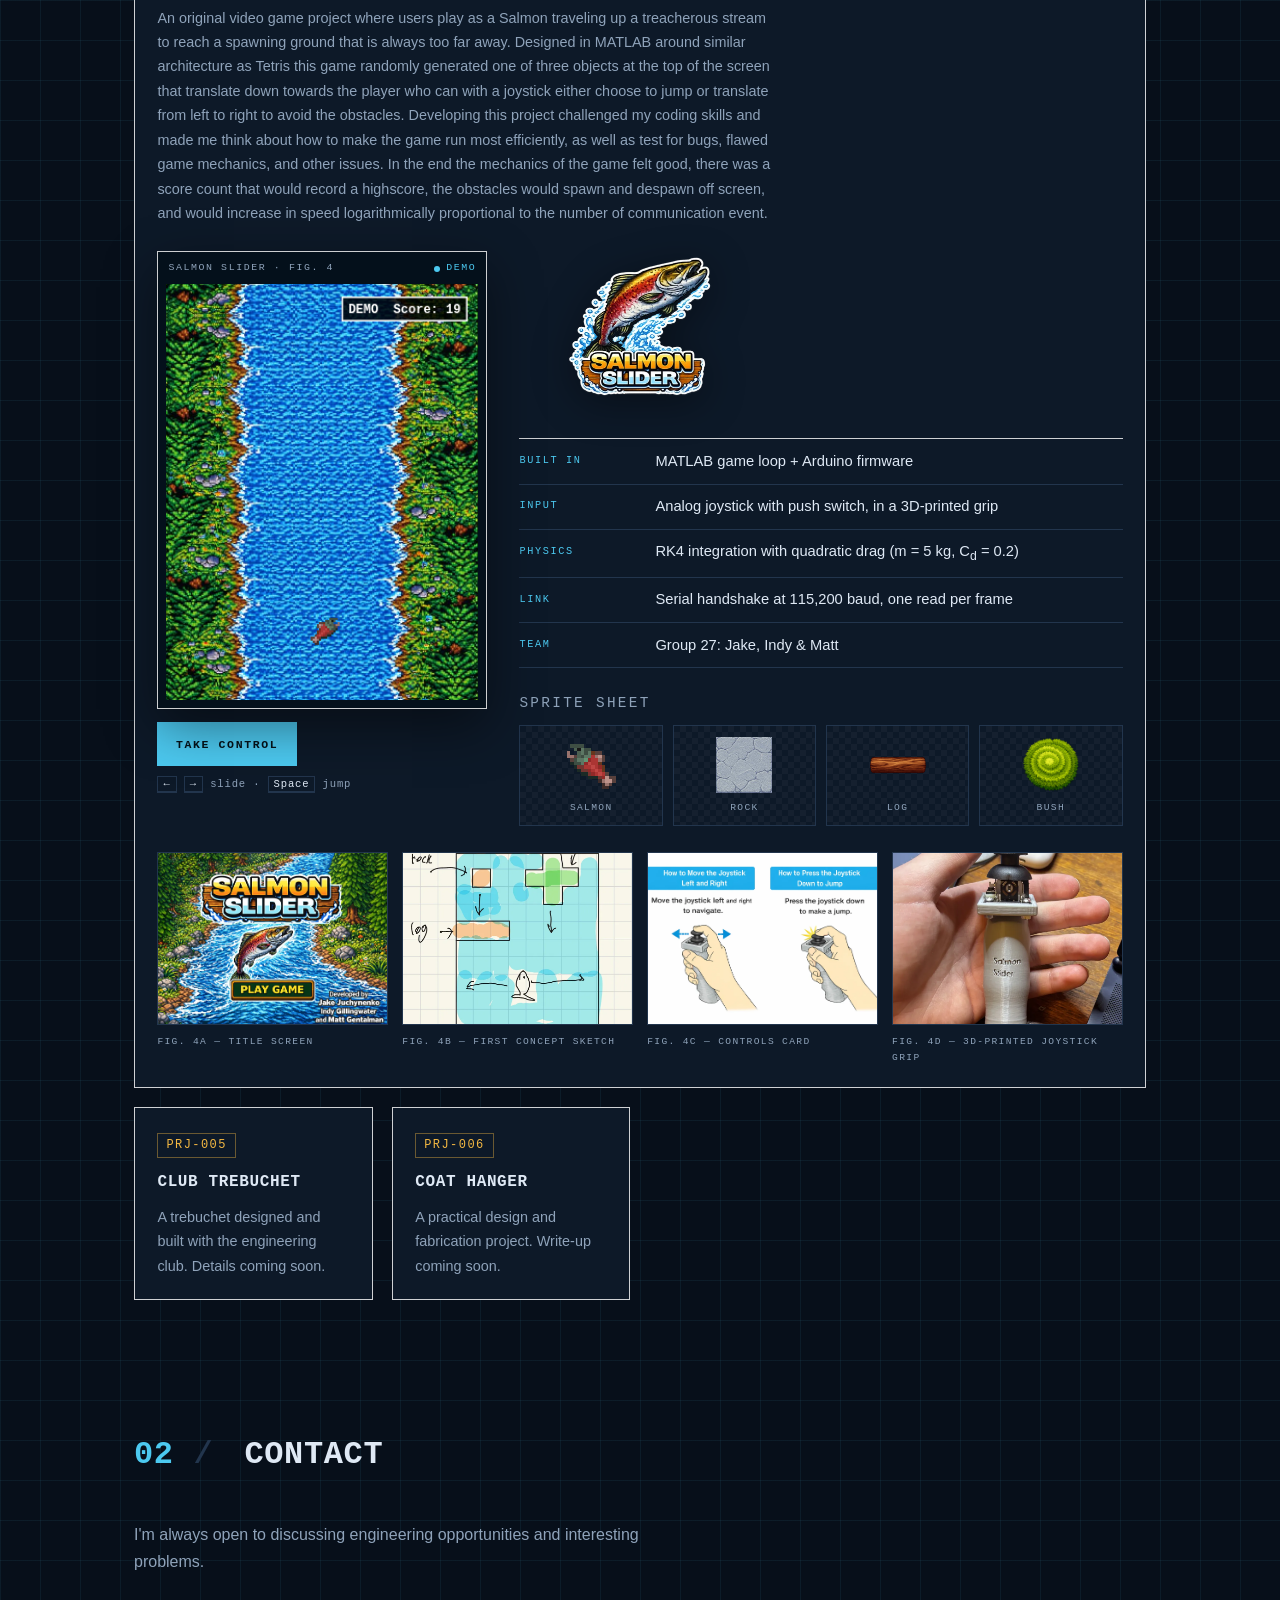
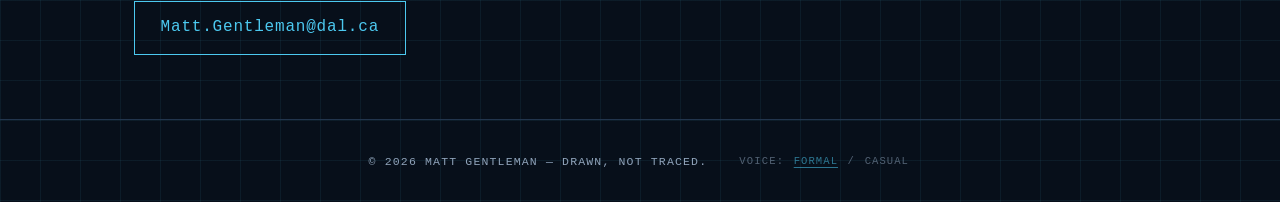
==== commit d0ff05cd: "Add Flycar assembly renders to all site iterations Replace the single flywheel car photo with a Blen" ====
--- a/index.html
+++ b/index.html
@@ -50,8 +50,14 @@
         </header>
         <div class="project-grid2">
           <figure class="project-media">
-            <img src="FLywheelCar1.jpeg" alt="Flywheel car">
-            <figcaption>FIG. 1 — FLYWHEEL CAR</figcaption>
+            <a href="images/flycar-hero.webp" target="_blank" rel="noopener"><img src="images/flycar-hero.webp" alt="Render of the flywheel car assembly: green 3D-printed chassis on four wheels with the grey flywheel between the rails" width="1600" height="1200" loading="lazy" decoding="async"></a>
+            <div style="display:grid;grid-template-columns:1fr 1fr;gap:0.6rem;margin-top:0.6rem;">
+              <a href="images/flycar-drivetrain.webp" target="_blank" rel="noopener"><img src="images/flycar-drivetrain.webp" alt="Drivetrain cutaway with the chassis hidden: axle pinion, compound middle gear and the top gear on the flywheel shaft" width="1600" height="1200" loading="lazy" decoding="async"></a>
+              <a href="images/flycar-top.webp" target="_blank" rel="noopener"><img src="images/flycar-top.webp" alt="Overhead render showing the gear train packaged between the chassis rails beside the flywheel" width="1600" height="1200" loading="lazy" decoding="async"></a>
+              <a href="images/flycar-rear.webp" target="_blank" rel="noopener"><img src="images/flycar-rear.webp" alt="Rear three-quarter render of the flywheel car" width="1600" height="1200" loading="lazy" decoding="async"></a>
+              <a href="FLywheelCar1.jpeg" target="_blank" rel="noopener"><img src="FLywheelCar1.jpeg" alt="The printed flywheel car, as built" width="1600" height="2133" style="aspect-ratio:4/3;object-fit:cover;" loading="lazy" decoding="async"></a>
+            </div>
+            <figcaption>FIG. 1 — FLYWHEEL CAR: ASSEMBLY RENDERS, DRIVETRAIN CUTAWAY &amp; AS BUILT</figcaption>
           </figure>
           <div class="project-body">
             <div class="formal">
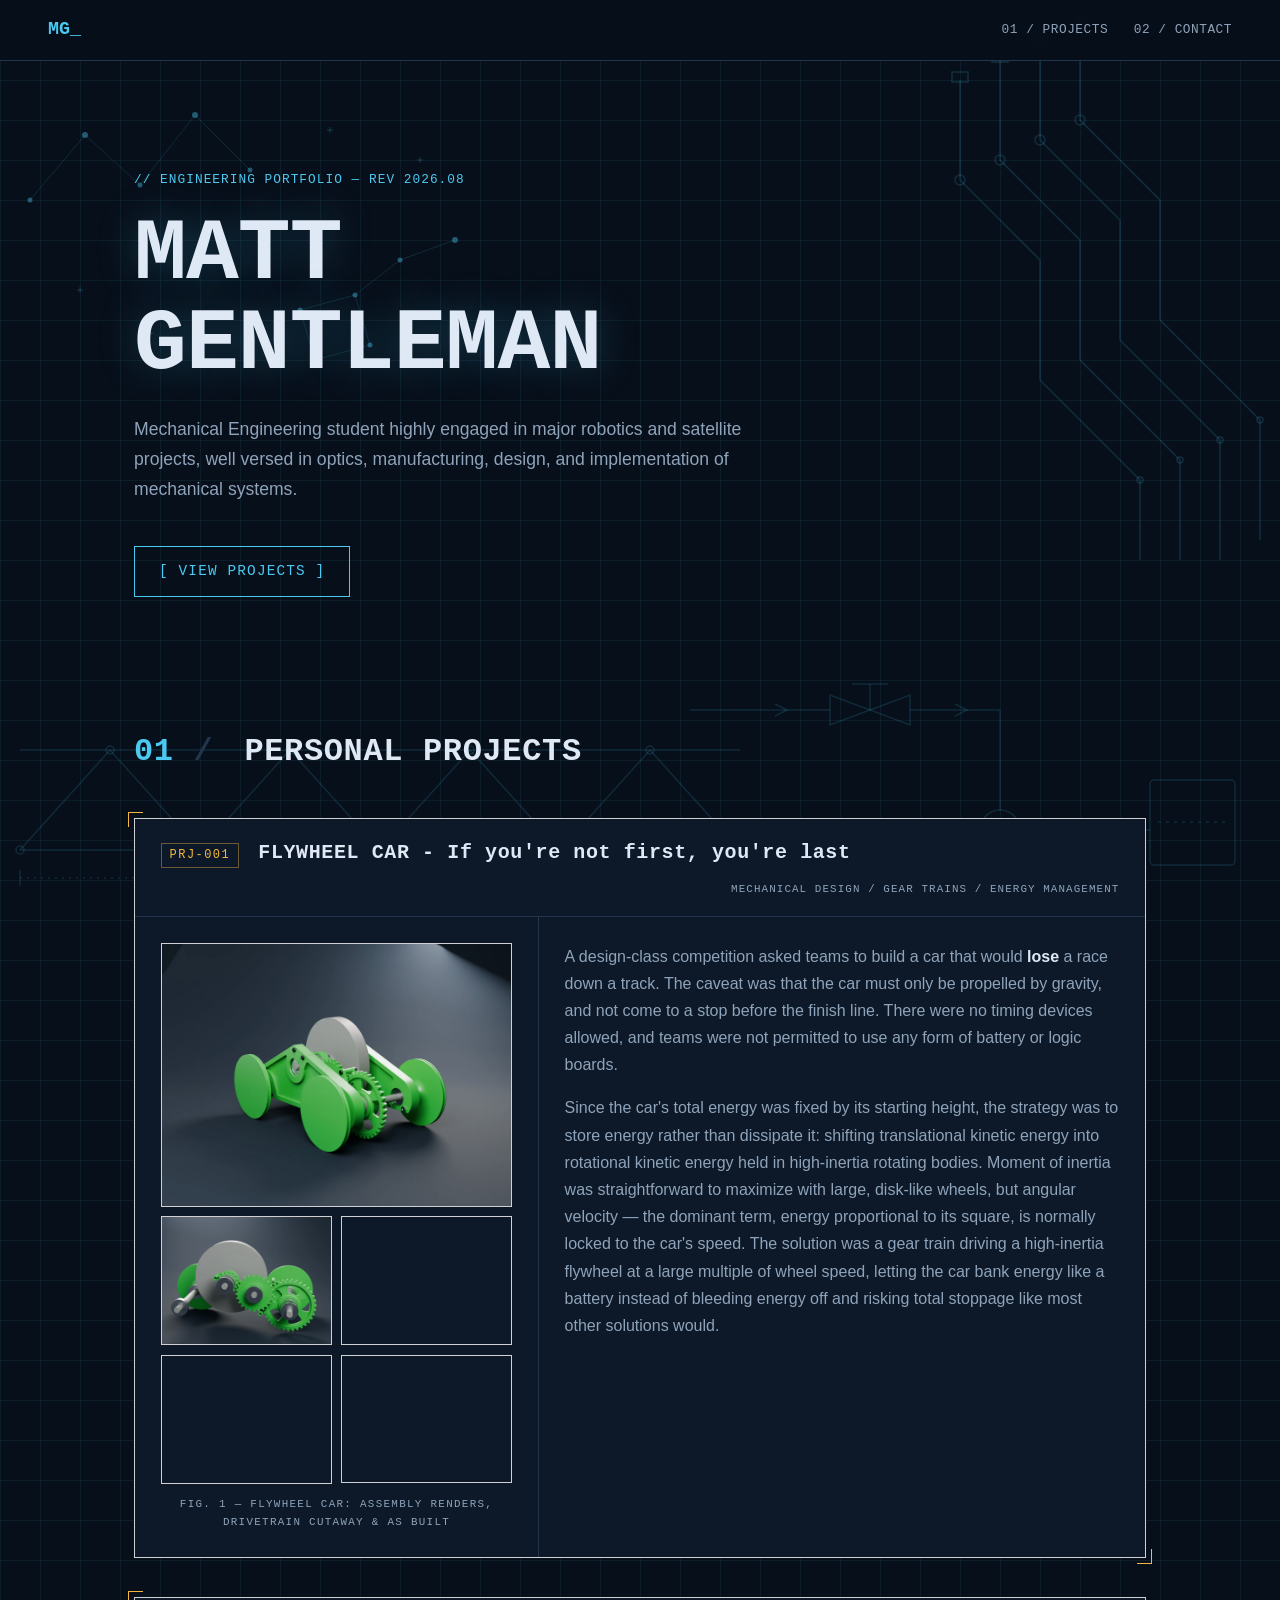
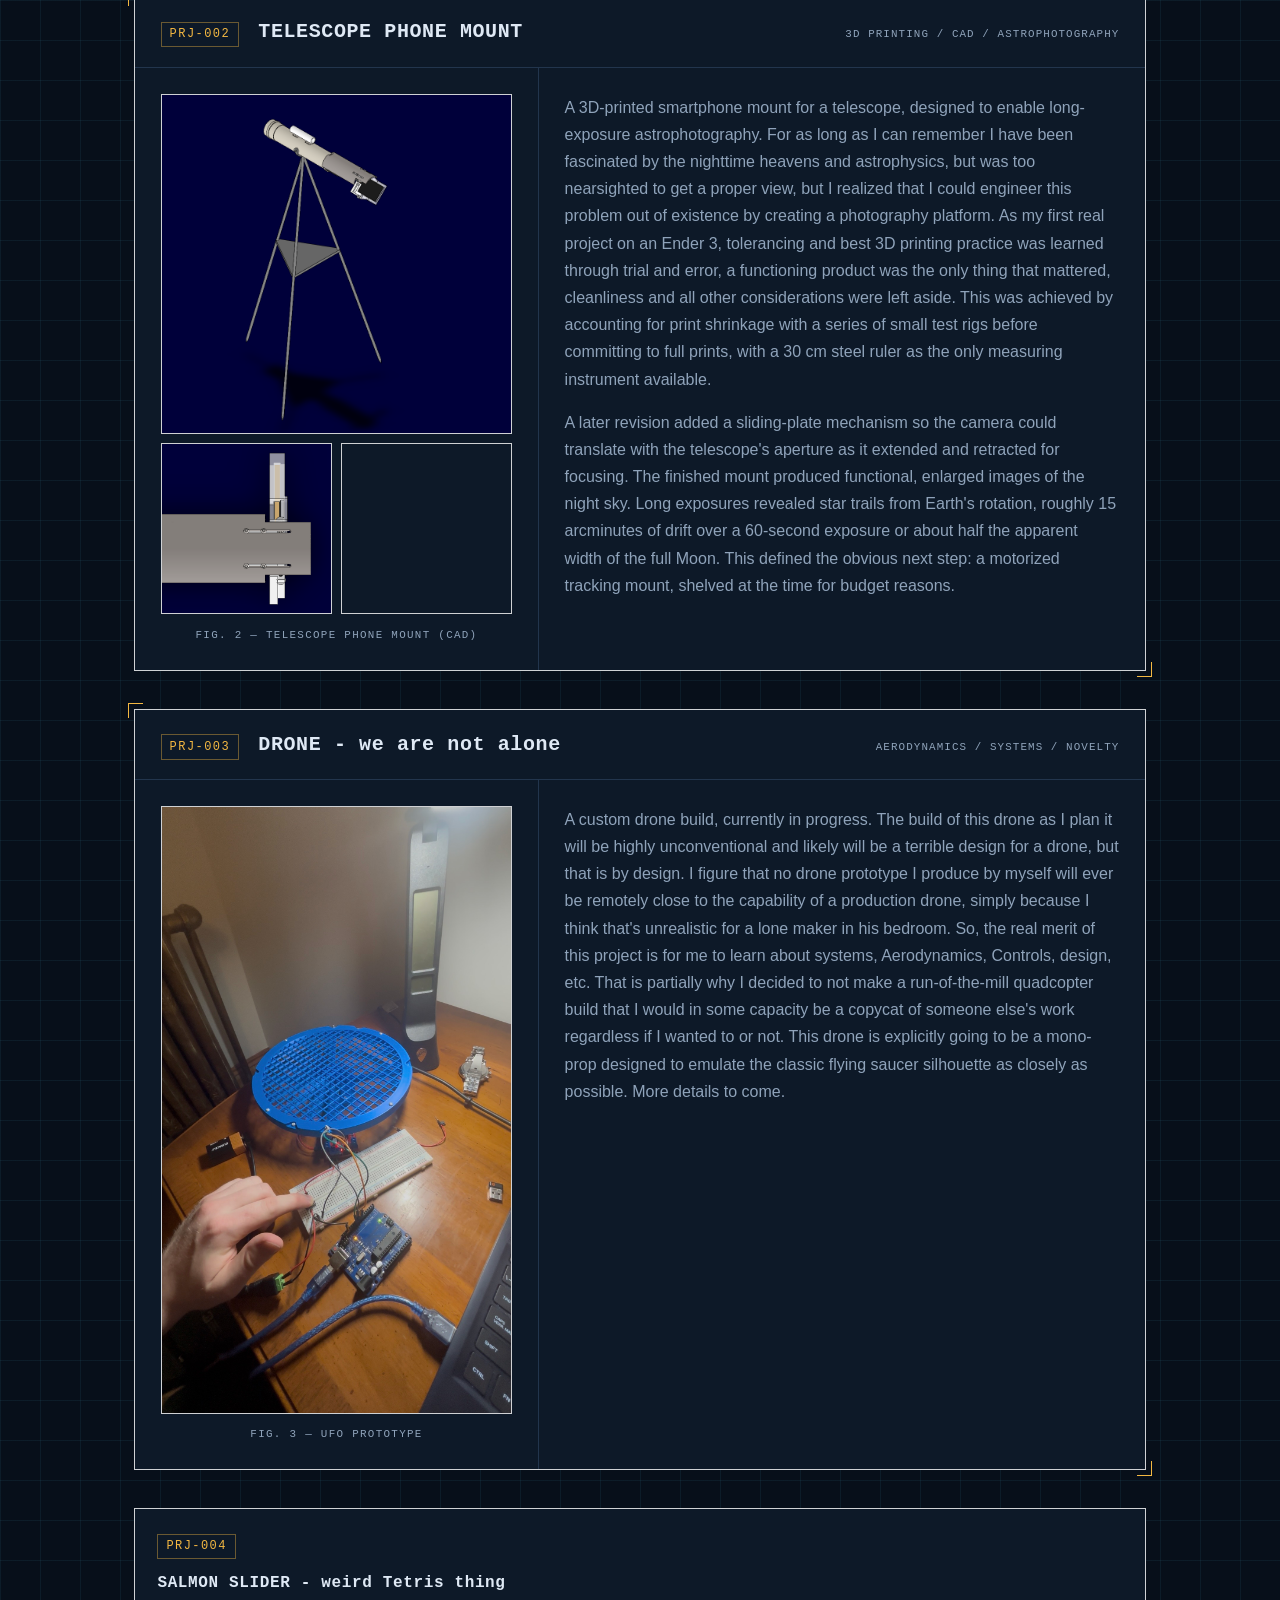
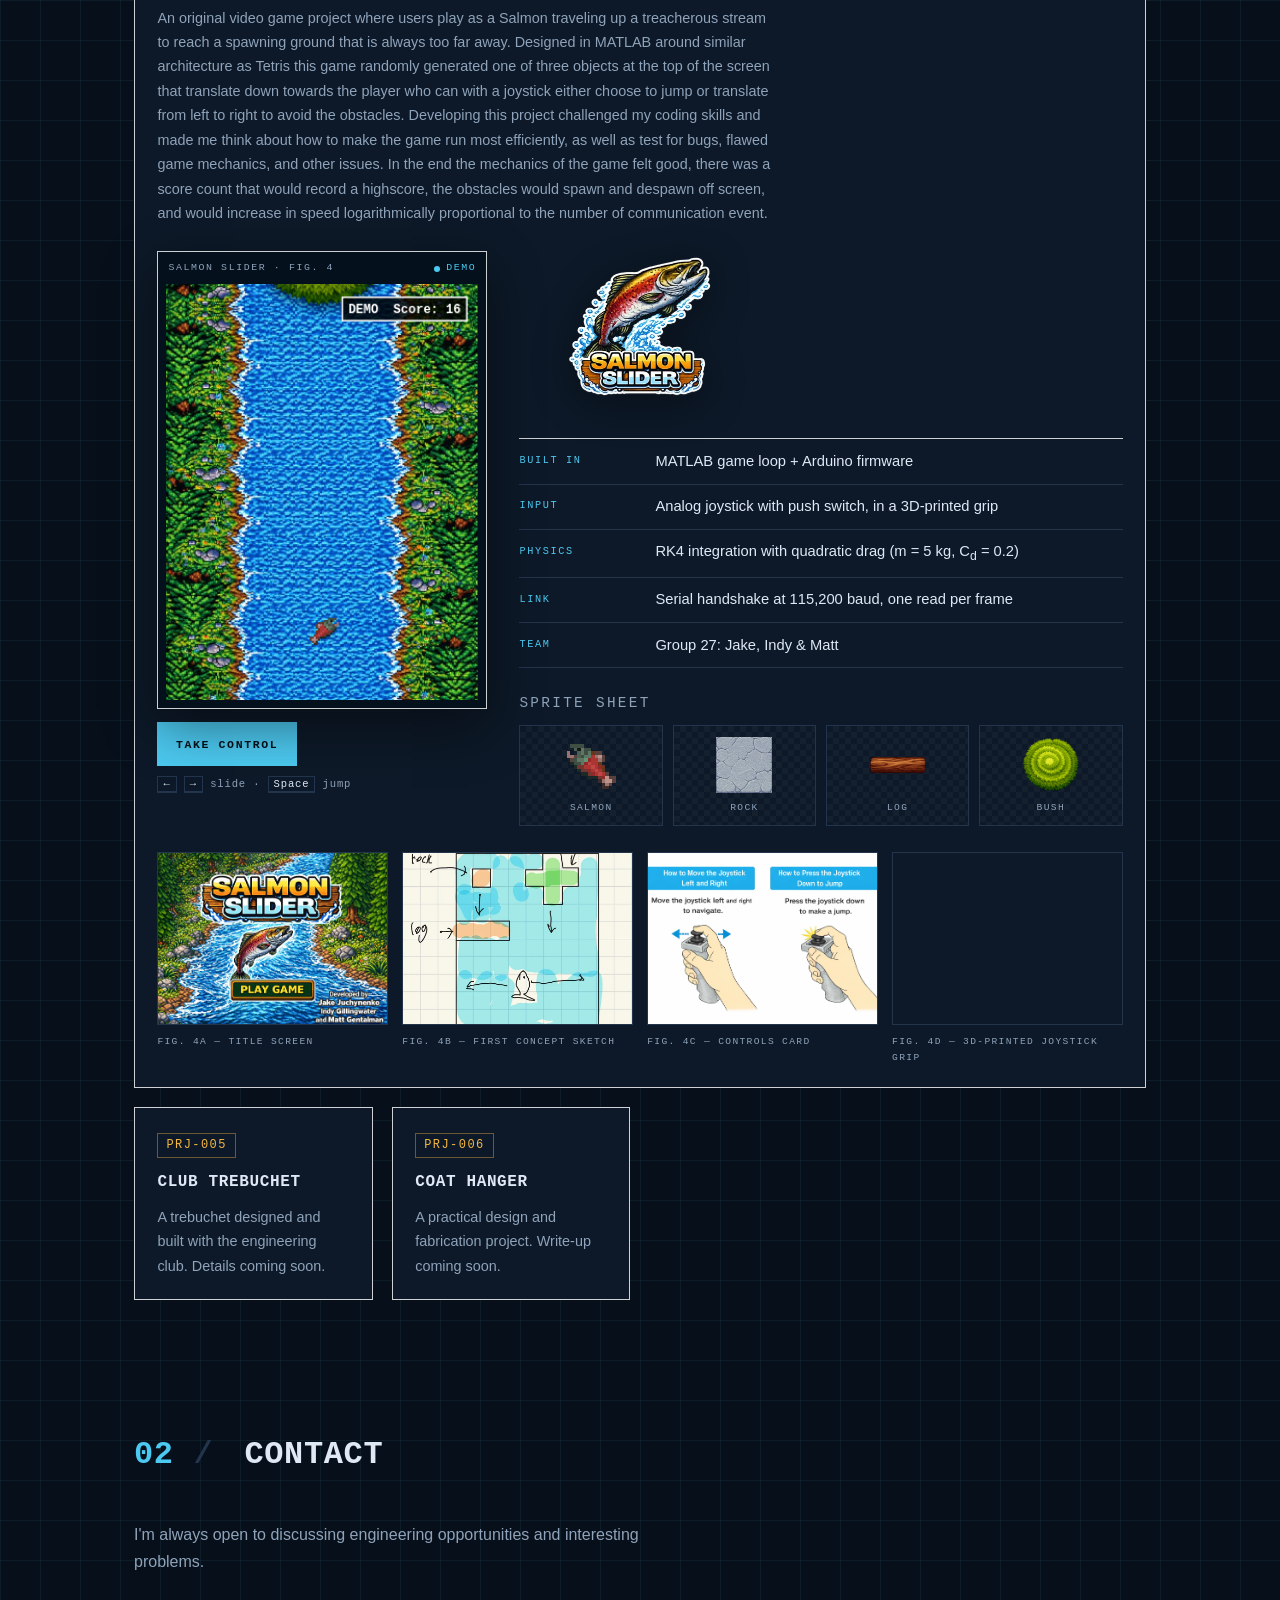
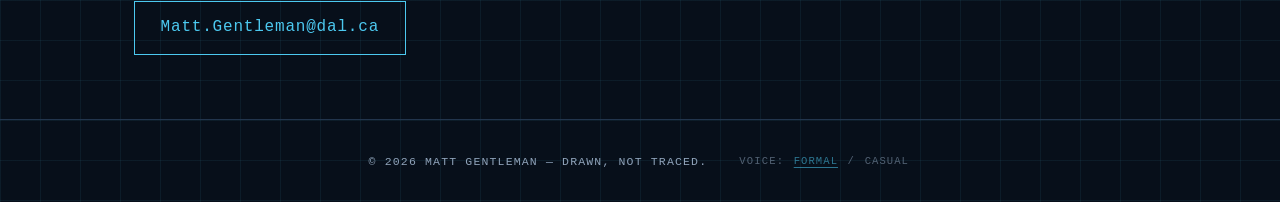
==== commit ebf817df: "Flycar renders: add 35T front drive gear, fix gear train placement The front-axle drive gear was mis" ====
--- a/index.html
+++ b/index.html
@@ -52,7 +52,7 @@
           <figure class="project-media">
             <a href="images/flycar-hero.webp" target="_blank" rel="noopener"><img src="images/flycar-hero.webp" alt="Render of the flywheel car assembly: green 3D-printed chassis on four wheels with the grey flywheel between the rails" width="1600" height="1200" loading="lazy" decoding="async"></a>
             <div style="display:grid;grid-template-columns:1fr 1fr;gap:0.6rem;margin-top:0.6rem;">
-              <a href="images/flycar-drivetrain.webp" target="_blank" rel="noopener"><img src="images/flycar-drivetrain.webp" alt="Drivetrain cutaway with the chassis hidden: axle pinion, compound middle gear and the top gear on the flywheel shaft" width="1600" height="1200" loading="lazy" decoding="async"></a>
+              <a href="images/flycar-drivetrain.webp" target="_blank" rel="noopener"><img src="images/flycar-drivetrain.webp" alt="Drivetrain cutaway with the chassis hidden: 35-tooth drive gear on the front axle, compound 15/25-tooth middle gear, and the 15-tooth gear on the flywheel shaft" width="1600" height="1200" loading="lazy" decoding="async"></a>
               <a href="images/flycar-top.webp" target="_blank" rel="noopener"><img src="images/flycar-top.webp" alt="Overhead render showing the gear train packaged between the chassis rails beside the flywheel" width="1600" height="1200" loading="lazy" decoding="async"></a>
               <a href="images/flycar-rear.webp" target="_blank" rel="noopener"><img src="images/flycar-rear.webp" alt="Rear three-quarter render of the flywheel car" width="1600" height="1200" loading="lazy" decoding="async"></a>
               <a href="FLywheelCar1.jpeg" target="_blank" rel="noopener"><img src="FLywheelCar1.jpeg" alt="The printed flywheel car, as built" width="1600" height="2133" style="aspect-ratio:4/3;object-fit:cover;" loading="lazy" decoding="async"></a>
